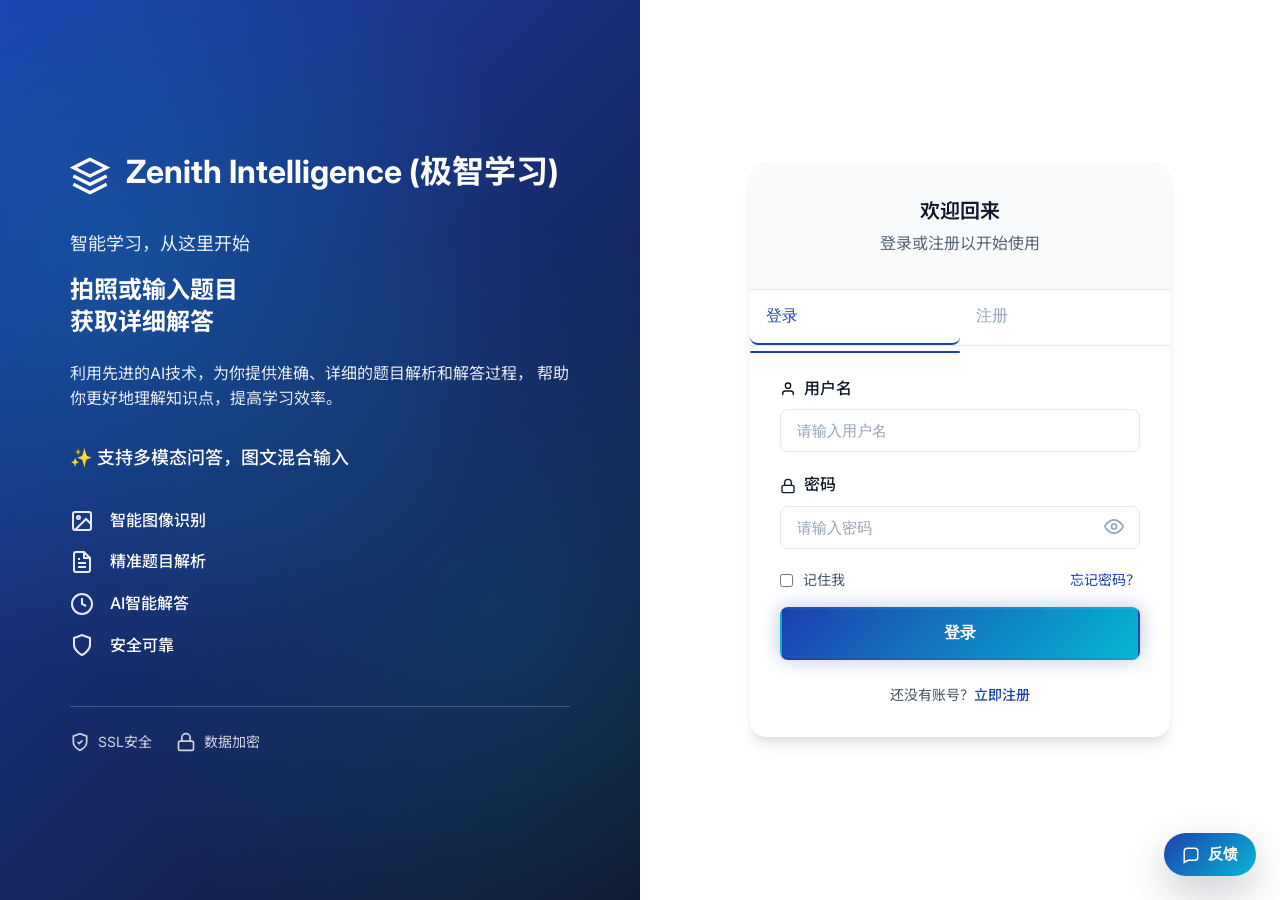
==== frontend/index.html @ d167f7ff "Add lightweight site analytics and feedback management" ====
<!DOCTYPE html>
<html lang="zh-CN">

<head>
    <meta charset="UTF-8">
    <meta name="viewport" content="width=device-width, initial-scale=1.0">
    <meta name="description" content="Zenith Intelligence (极智学习) - 智能解题，拍照或输入题目即可获得详细解答">
    <title>Zenith Intelligence (极智学习) - 智能学习，从这里开始</title>
    <script src="env.js"></script>
    <script src="js/analytics.js" defer></script>
    <link rel="stylesheet" href="css/style.css">
</head>

<body>
    <div class="home-container">
        <!-- 左侧品牌展示区 (60%) -->
        <div class="home-left">
            <!-- 动态粒子背景 -->
            <canvas id="particles-bg"></canvas>

            <div class="welcome-section">
                <div class="logo">
                    <svg class="logo-icon" viewBox="0 0 24 24" fill="none" stroke="currentColor" stroke-width="2">
                        <path d="M12 2L2 7l10 5 10-5-10-5zM2 17l10 5 10-5M2 12l10 5 10-5" />
                    </svg>
                    <h1>Zenith Intelligence (极智学习)</h1>
                </div>
                <p class="welcome-subtitle">智能学习，从这里开始</p>
                <h2 class="welcome-title">拍照或输入题目<br>获取详细解答</h2>
                <p class="welcome-description">
                    利用先进的AI技术，为你提供准确、详细的题目解析和解答过程，
                    帮助你更好地理解知识点，提高学习效率。
                </p>

                <!-- 特性轮播 -->
                <div class="feature-carousel" id="feature-carousel">
                    <p class="feature-slide active">✨ 支持多模态问答，图文混合输入</p>
                    <p class="feature-slide">🔒 企业级数据安全，会话端到端加密</p>
                    <p class="feature-slide">📚 无限历史记录，知识随时回溯</p>
                </div>

                <div class="feature-list">
                    <div class="feature-item">
                        <svg class="feature-icon" viewBox="0 0 24 24" fill="none" stroke="currentColor"
                            stroke-width="2">
                            <rect x="3" y="3" width="18" height="18" rx="2" ry="2" />
                            <circle cx="8.5" cy="8.5" r="1.5" />
                            <polyline points="21 15 16 10 5 21" />
                        </svg>
                        <span>智能图像识别</span>
                    </div>
                    <div class="feature-item">
                        <svg class="feature-icon" viewBox="0 0 24 24" fill="none" stroke="currentColor"
                            stroke-width="2">
                            <path d="M14 2H6a2 2 0 0 0-2 2v16a2 2 0 0 0 2 2h12a2 2 0 0 0 2-2V8z" />
                            <polyline points="14 2 14 8 20 8" />
                            <line x1="16" y1="13" x2="8" y2="13" />
                            <line x1="16" y1="17" x2="8" y2="17" />
                            <polyline points="10 9 9 9 8 9" />
                        </svg>
                        <span>精准题目解析</span>
                    </div>
                    <div class="feature-item">
                        <svg class="feature-icon" viewBox="0 0 24 24" fill="none" stroke="currentColor"
                            stroke-width="2">
                            <circle cx="12" cy="12" r="10" />
                            <path d="M12 6v6l4 2" />
                        </svg>
                        <span>AI智能解答</span>
                    </div>
                    <div class="feature-item">
                        <svg class="feature-icon" viewBox="0 0 24 24" fill="none" stroke="currentColor"
                            stroke-width="2">
                            <path d="M12 22s8-4 8-10V5l-8-3-8 3v7c0 6 8 10 8 10z" />
                        </svg>
                        <span>安全可靠</span>
                    </div>
                </div>

                <!-- 信任标识 -->
                <div class="trust-badges">
                    <div class="trust-badge">
                        <svg viewBox="0 0 24 24" fill="none" stroke="currentColor" stroke-width="2">
                            <path d="M12 22s8-4 8-10V5l-8-3-8 3v7c0 6 8 10 8 10z" />
                            <path d="M9 12l2 2 4-4" />
                        </svg>
                        <span>SSL安全</span>
                    </div>
                    <div class="trust-badge">
                        <svg viewBox="0 0 24 24" fill="none" stroke="currentColor" stroke-width="2">
                            <rect x="3" y="11" width="18" height="11" rx="2" ry="2" />
                            <path d="M7 11V7a5 5 0 0 1 10 0v4" />
                        </svg>
                        <span>数据加密</span>
                    </div>
                </div>
            </div>
        </div>

        <!-- 右侧登录/注册区域 (40%) -->
        <div class="home-right">
            <div class="auth-card">
                <div class="auth-header">
                    <h2>欢迎回来</h2>
                    <p>登录或注册以开始使用</p>
                </div>

                <!-- 标签切换 -->
                <div class="auth-tabs">
                    <button class="tab-btn active" data-tab="login">登录</button>
                    <button class="tab-btn" data-tab="register">注册</button>
                </div>

                <!-- 登录表单 -->
                <form id="login-form" class="auth-form active">
                    <div class="form-group">
                        <label for="login-username">
                            <svg viewBox="0 0 24 24" fill="none" stroke="currentColor" stroke-width="2"
                                style="width:16px;height:16px;display:inline-block;vertical-align:middle;margin-right:4px;">
                                <path d="M20 21v-2a4 4 0 0 0-4-4H8a4 4 0 0 0-4 4v2" />
                                <circle cx="12" cy="7" r="4" />
                            </svg>
                            用户名
                        </label>
                        <input type="text" id="login-username" name="username" placeholder="请输入用户名" required>
                    </div>

                    <div class="form-group">
                        <label for="login-password">
                            <svg viewBox="0 0 24 24" fill="none" stroke="currentColor" stroke-width="2"
                                style="width:16px;height:16px;display:inline-block;vertical-align:middle;margin-right:4px;">
                                <rect x="3" y="11" width="18" height="11" rx="2" ry="2" />
                                <path d="M7 11V7a5 5 0 0 1 10 0v4" />
                            </svg>
                            密码
                        </label>
                        <div class="password-input-wrapper">
                            <input type="password" id="login-password" name="password" placeholder="请输入密码" required>
                            <button type="button" class="toggle-password"
                                onclick="togglePassword('login-password', this)">
                                <svg class="eye-open" viewBox="0 0 24 24" fill="none" stroke="currentColor"
                                    stroke-width="2">
                                    <path d="M1 12s4-8 11-8 11 8 11 8-4 8-11 8-11-8-11-8z" />
                                    <circle cx="12" cy="12" r="3" />
                                </svg>
                                <svg class="eye-closed" viewBox="0 0 24 24" fill="none" stroke="currentColor"
                                    stroke-width="2" style="display:none;">
                                    <path
                                        d="M17.94 17.94A10.07 10.07 0 0 1 12 20c-7 0-11-8-11-8a18.45 18.45 0 0 1 5.06-5.94M9.9 4.24A9.12 9.12 0 0 1 12 4c7 0 11 8 11 8a18.5 18.5 0 0 1-2.16 3.19" />
                                    <line x1="1" y1="1" x2="23" y2="23" />
                                </svg>
                            </button>
                        </div>
                    </div>

                    <div class="form-options">
                        <label class="remember-me">
                            <input type="checkbox" name="remember">
                            <span>记住我</span>
                        </label>
                        <a href="#" class="forgot-password">忘记密码？</a>
                    </div>

                    <button type="submit" class="btn btn-primary btn-block">
                        <span class="btn-text">登录</span>
                        <span class="btn-loading" style="display: none;">登录中...</span>
                    </button>

                    <p class="auth-switch">还没有账号？<a href="#" onclick="switchToTab('register')">立即注册</a></p>
                </form>

                <!-- 注册表单 -->
                <form id="register-form" class="auth-form">
                    <div class="form-group">
                        <label for="register-username">用户名</label>
                        <input type="text" id="register-username" name="username" placeholder="3-20 个字符" required
                            minlength="3" maxlength="20">
                    </div>

                    <div class="form-group">
                        <label for="register-password">密码</label>
                        <input type="password" id="register-password" name="password" placeholder="至少 6 个字符" required
                            minlength="6" oninput="checkPasswordStrength(this.value)">
                        <div class="password-strength" id="password-strength">
                            <div class="strength-bar"></div>
                            <span class="strength-text">密码强度</span>
                        </div>
                        <div class="password-requirements">
                            <div class="req" id="req-length">
                                <svg viewBox="0 0 24 24" fill="none" stroke="currentColor" stroke-width="2">
                                    <circle cx="12" cy="12" r="10" />
                                </svg>
                                至少6个字符
                            </div>
                            <div class="req" id="req-letter">
                                <svg viewBox="0 0 24 24" fill="none" stroke="currentColor" stroke-width="2">
                                    <circle cx="12" cy="12" r="10" />
                                </svg>
                                包含字母
                            </div>
                        </div>
                    </div>

                    <div class="form-group">
                        <label for="register-confirm-password">确认密码</label>
                        <input type="password" id="register-confirm-password" name="confirmPassword"
                            placeholder="请再次输入密码" required oninput="checkPasswordMatch()">
                        <span class="password-match-hint" id="password-match-hint"></span>
                    </div>

                    <div class="form-group">
                        <label class="terms-checkbox">
                            <input type="checkbox" name="terms" required>
                            <span>我已阅读并同意 <a href="#">《服务条款》</a> 和 <a href="#">《隐私政策》</a></span>
                        </label>
                    </div>

                    <button type="submit" class="btn btn-primary btn-block">
                        <span class="btn-text">创建账号</span>
                        <span class="btn-loading" style="display: none;">注册中...</span>
                    </button>

                    <p class="auth-switch">已有账号？<a href="#" onclick="switchToTab('login')">立即登录</a></p>
                </form>
            </div>
        </div>
    </div>

    <!-- 消息提示 -->
    <div id="message-toast" class="toast" style="display: none;">
        <span class="toast-message"></span>
    </div>

    <!-- 用户反馈 -->
    <button type="button" class="feedback-fab" id="feedback-open-btn" aria-label="提交反馈">
        <svg viewBox="0 0 24 24" fill="none" stroke="currentColor" stroke-width="2">
            <path d="M21 15a4 4 0 0 1-4 4H8l-5 3V7a4 4 0 0 1 4-4h10a4 4 0 0 1 4 4z" />
        </svg>
        <span>反馈</span>
    </button>

    <div class="feedback-modal" id="feedback-modal" aria-hidden="true">
        <div class="feedback-backdrop" id="feedback-backdrop"></div>
        <section class="feedback-panel" role="dialog" aria-modal="true" aria-labelledby="feedback-title">
            <div class="feedback-header">
                <div>
                    <h2 id="feedback-title">提交反馈</h2>
                    <p>告诉我们你遇到的问题或建议</p>
                </div>
                <button type="button" class="feedback-close" id="feedback-close-btn" aria-label="关闭反馈窗口">
                    <svg viewBox="0 0 24 24" fill="none" stroke="currentColor" stroke-width="2">
                        <line x1="18" y1="6" x2="6" y2="18" />
                        <line x1="6" y1="6" x2="18" y2="18" />
                    </svg>
                </button>
            </div>

            <form id="feedback-form" class="feedback-form">
                <div class="form-group">
                    <label for="feedback-category">反馈类型</label>
                    <select id="feedback-category" name="category">
                        <option value="general">一般反馈</option>
                        <option value="bug">问题反馈</option>
                        <option value="feature">功能建议</option>
                        <option value="account">账号相关</option>
                        <option value="content">内容建议</option>
                    </select>
                </div>

                <div class="form-group">
                    <label for="feedback-content">反馈内容</label>
                    <textarea id="feedback-content" name="content" rows="5" maxlength="2000"
                        placeholder="请描述你遇到的问题、建议或想法" required></textarea>
                    <div class="feedback-count"><span id="feedback-count">0</span>/2000</div>
                </div>

                <div class="form-group">
                    <label for="feedback-contact">联系方式（选填）</label>
                    <input type="text" id="feedback-contact" name="contact" maxlength="120"
                        placeholder="邮箱、手机号或其他联系方式">
                </div>

                <button type="submit" class="btn btn-primary btn-block">
                    <span class="btn-text">提交反馈</span>
                    <span class="btn-loading" style="display: none;">提交中...</span>
                </button>
            </form>
        </section>
    </div>

    <script src="js/user.js?v=4"></script>
    <script>
        // 页面加载时检查是否已登录
        document.addEventListener('DOMContentLoaded', async () => {
            if (UserManager.isLoggedIn()) {
                window.location.href = 'app.html';
                return;
            }

            // 初始化粒子背景
            initParticles();

            // 初始化特性轮播
            initFeatureCarousel();

            // 初始化反馈入口
            initFeedbackWidget();

            // 标签切换
            const tabBtns = document.querySelectorAll('.auth-tabs .tab-btn');
            const forms = document.querySelectorAll('.auth-form');

            tabBtns.forEach(btn => {
                btn.addEventListener('click', () => {
                    const tab = btn.dataset.tab;

                    // 更新按钮状态
                    tabBtns.forEach(b => b.classList.remove('active'));
                    btn.classList.add('active');

                    // 更新表单显示
                    forms.forEach(f => f.classList.remove('active'));
                    document.getElementById(`${tab}-form`).classList.add('active');
                });
            });

            // 登录表单提交
            const loginForm = document.getElementById('login-form');
            loginForm.addEventListener('submit', async (e) => {
                e.preventDefault();

                const btn = loginForm.querySelector('button[type="submit"]');
                btn.disabled = true;
                btn.querySelector('.btn-text').style.display = 'none';
                btn.querySelector('.btn-loading').style.display = 'inline';

                const username = document.getElementById('login-username').value.trim();
                const password = document.getElementById('login-password').value;

                try {
                    const result = await UserManager.login(username, password);

                    if (result.success) {
                        trackEvent('login_success', { page: 'home' });
                        showToast('登录成功！正在跳转...', 'success');
                        setTimeout(() => {
                            window.location.href = 'app.html';
                        }, 1000);
                    } else {
                        showToast(result.error || '登录失败', 'error');
                    }
                } catch (error) {
                    showToast('登录失败，请稍后重试', 'error');
                } finally {
                    btn.disabled = false;
                    btn.querySelector('.btn-text').style.display = 'inline';
                    btn.querySelector('.btn-loading').style.display = 'none';
                }
            });

            // 注册表单提交
            const registerForm = document.getElementById('register-form');
            registerForm.addEventListener('submit', async (e) => {
                e.preventDefault();

                const userData = {
                    username: document.getElementById('register-username').value.trim(),
                    password: document.getElementById('register-password').value,
                    confirmPassword: document.getElementById('register-confirm-password').value
                };

                if (!isPasswordValid(userData.password)) {
                    showToast('密码需至少6位且包含字母', 'error');
                    return;
                }

                if (userData.password !== userData.confirmPassword) {
                    showToast('两次输入的密码不一致', 'error');
                    return;
                }

                const btn = registerForm.querySelector('button[type="submit"]');
                btn.disabled = true;
                btn.querySelector('.btn-text').style.display = 'none';
                btn.querySelector('.btn-loading').style.display = 'inline';

                try {
                    const result = await UserManager.register(userData);

                    if (result.success) {
                        trackEvent('register_success', { page: 'home' });
                        showToast('注册成功！正在登录...', 'success');

                        // 自动登录
                        setTimeout(async () => {
                            const loginResult = await UserManager.login(userData.username, userData.password);
                            if (loginResult.success) {
                                window.location.href = 'app.html';
                            } else {
                                // 登录失败则切换到登录页
                                document.querySelector('[data-tab="login"]').click();
                            }
                        }, 1500);
                    } else {
                        showToast(result.error || '注册失败', 'error');
                    }
                } catch (error) {
                    showToast('注册失败，请稍后重试', 'error');
                } finally {
                    btn.disabled = false;
                    btn.querySelector('.btn-text').style.display = 'inline';
                    btn.querySelector('.btn-loading').style.display = 'none';
                }
            });
        });

        // 显示提示消息
        function showToast(message, type = 'info') {
            const toast = document.getElementById('message-toast');
            const toastMessage = toast.querySelector('.toast-message');

            toast.className = `toast toast-${type}`;
            toastMessage.textContent = message;
            toast.style.display = 'block';

            setTimeout(() => {
                toast.style.display = 'none';
            }, 3000);
        }

        function trackEvent(eventName, data = {}) {
            if (window.ZenithAnalytics) {
                window.ZenithAnalytics.track(eventName, data);
            }
        }

        function initFeedbackWidget() {
            const openBtn = document.getElementById('feedback-open-btn');
            const closeBtn = document.getElementById('feedback-close-btn');
            const backdrop = document.getElementById('feedback-backdrop');
            const modal = document.getElementById('feedback-modal');
            const form = document.getElementById('feedback-form');
            const contentInput = document.getElementById('feedback-content');
            const count = document.getElementById('feedback-count');

            if (!openBtn || !closeBtn || !backdrop || !modal || !form || !contentInput || !count) {
                return;
            }

            const openModal = () => {
                modal.classList.add('active');
                modal.setAttribute('aria-hidden', 'false');
                document.body.classList.add('feedback-modal-open');
                contentInput.focus();
                trackEvent('feedback_open', { page: 'home' });
            };

            const closeModal = () => {
                modal.classList.remove('active');
                modal.setAttribute('aria-hidden', 'true');
                document.body.classList.remove('feedback-modal-open');
            };

            openBtn.addEventListener('click', openModal);
            closeBtn.addEventListener('click', closeModal);
            backdrop.addEventListener('click', closeModal);

            document.addEventListener('keydown', (event) => {
                if (event.key === 'Escape' && modal.classList.contains('active')) {
                    closeModal();
                }
            });

            contentInput.addEventListener('input', () => {
                count.textContent = contentInput.value.length;
            });

            form.addEventListener('submit', async (event) => {
                event.preventDefault();

                const category = document.getElementById('feedback-category').value;
                const content = contentInput.value.trim();
                const contact = document.getElementById('feedback-contact').value.trim();

                if (content.length < 5) {
                    showToast('反馈内容至少需要 5 个字符', 'error');
                    return;
                }

                const submitBtn = form.querySelector('button[type="submit"]');
                submitBtn.disabled = true;
                submitBtn.querySelector('.btn-text').style.display = 'none';
                submitBtn.querySelector('.btn-loading').style.display = 'inline';

                try {
                    const response = await UserManager.fetchApi('/api/feedback', {
                        method: 'POST',
                        body: JSON.stringify({
                            category,
                            content,
                            contact,
                            pageUrl: window.location.href
                        })
                    });
                    const data = await response.json();

                    if (!response.ok || !data.success) {
                        throw new Error(data.error || '提交失败');
                    }

                    trackEvent('feedback_submit_success', { page: 'home', category });
                    showToast('反馈已提交，感谢你的建议', 'success');
                    form.reset();
                    count.textContent = '0';
                    closeModal();
                } catch (error) {
                    trackEvent('feedback_submit_error', { page: 'home', category });
                    showToast(error.message || '反馈提交失败，请稍后重试', 'error');
                } finally {
                    submitBtn.disabled = false;
                    submitBtn.querySelector('.btn-text').style.display = 'inline';
                    submitBtn.querySelector('.btn-loading').style.display = 'none';
                }
            });
        }

        // 切换标签页
        function switchToTab(tab) {
            document.querySelector(`[data-tab="${tab}"]`).click();
        }

        // 切换密码显示
        function togglePassword(inputId, btn) {
            const input = document.getElementById(inputId);
            const eyeOpen = btn.querySelector('.eye-open');
            const eyeClosed = btn.querySelector('.eye-closed');

            if (input.type === 'password') {
                input.type = 'text';
                eyeOpen.style.display = 'none';
                eyeClosed.style.display = 'block';
            } else {
                input.type = 'password';
                eyeOpen.style.display = 'block';
                eyeClosed.style.display = 'none';
            }
        }

        // 检查密码强度
        function checkPasswordStrength(password) {
            const strengthBar = document.querySelector('.strength-bar');
            const strengthText = document.querySelector('.strength-text');

            let strength = 0;
            if (password.length >= 6) strength++;
            if (/[A-Za-z]/.test(password)) strength++;
            if (/[0-9]/.test(password)) strength++;
            if (/[^A-Za-z0-9]/.test(password)) strength++;

            // 更新要求状态
            document.getElementById('req-length').classList.toggle('met', password.length >= 6);
            document.getElementById('req-letter').classList.toggle('met', /[A-Za-z]/.test(password));

            const colors = ['#ef4444', '#f59e0b', '#10b981', '#06B6D4'];
            const labels = ['弱', '一般', '强', '很强'];
            const widths = ['25%', '50%', '75%', '100%'];

            const idx = Math.max(0, strength - 1);
            strengthBar.style.width = widths[idx];
            strengthBar.style.background = colors[idx];
            strengthText.textContent = labels[idx];
            strengthText.style.color = colors[idx];
        }

        // 密码规则：至少6位且包含字母
        function isPasswordValid(password) {
            return password.length >= 6 && /[A-Za-z]/.test(password);
        }

        // 检查密码匹配
        function checkPasswordMatch() {
            const password = document.getElementById('register-password').value;
            const confirm = document.getElementById('register-confirm-password').value;
            const hint = document.getElementById('password-match-hint');

            if (confirm.length === 0) {
                hint.textContent = '';
                return;
            }

            if (password === confirm) {
                hint.textContent = '✓ 密码匹配';
                hint.style.color = '#10b981';
            } else {
                hint.textContent = '✗ 密码不匹配';
                hint.style.color = '#ef4444';
            }
        }

        // 初始化粒子背景
        function initParticles() {
            const canvas = document.getElementById('particles-bg');
            if (!canvas) return;

            const ctx = canvas.getContext('2d');
            canvas.width = canvas.parentElement.offsetWidth;
            canvas.height = canvas.parentElement.offsetHeight;

            const particles = [];
            const particleCount = 50;

            for (let i = 0; i < particleCount; i++) {
                particles.push({
                    x: Math.random() * canvas.width,
                    y: Math.random() * canvas.height,
                    radius: Math.random() * 2 + 1,
                    vx: (Math.random() - 0.5) * 0.5,
                    vy: (Math.random() - 0.5) * 0.5,
                    alpha: Math.random() * 0.5 + 0.2
                });
            }

            function animate() {
                ctx.clearRect(0, 0, canvas.width, canvas.height);

                particles.forEach(p => {
                    p.x += p.vx;
                    p.y += p.vy;

                    if (p.x < 0 || p.x > canvas.width) p.vx *= -1;
                    if (p.y < 0 || p.y > canvas.height) p.vy *= -1;

                    ctx.beginPath();
                    ctx.arc(p.x, p.y, p.radius, 0, Math.PI * 2);
                    ctx.fillStyle = `rgba(6, 182, 212, ${p.alpha})`;
                    ctx.fill();
                });

                // 连接近距离的粒子
                particles.forEach((p1, i) => {
                    particles.slice(i + 1).forEach(p2 => {
                        const dx = p1.x - p2.x;
                        const dy = p1.y - p2.y;
                        const dist = Math.sqrt(dx * dx + dy * dy);

                        if (dist < 120) {
                            ctx.beginPath();
                            ctx.moveTo(p1.x, p1.y);
                            ctx.lineTo(p2.x, p2.y);
                            ctx.strokeStyle = `rgba(6, 182, 212, ${0.15 * (1 - dist / 120)})`;
                            ctx.stroke();
                        }
                    });
                });

                requestAnimationFrame(animate);
            }

            animate();

            // 响应窗口大小变化
            window.addEventListener('resize', () => {
                canvas.width = canvas.parentElement.offsetWidth;
                canvas.height = canvas.parentElement.offsetHeight;
            });
        }

        // 初始化特性轮播
        function initFeatureCarousel() {
            const slides = document.querySelectorAll('.feature-slide');
            let current = 0;

            setInterval(() => {
                slides[current].classList.remove('active');
                current = (current + 1) % slides.length;
                slides[current].classList.add('active');
            }, 3000);
        }
    </script>

    <style>
        /* 粒子背景 */
        #particles-bg {
            position: absolute;
            top: 0;
            left: 0;
            width: 100%;
            height: 100%;
            z-index: 0;
        }

        /* 特性轮播 */
        .feature-carousel {
            margin: var(--spacing-xl) 0;
            min-height: 2em;
            position: relative;
        }

        .feature-slide {
            position: absolute;
            opacity: 0;
            transition: opacity 0.5s ease;
            font-size: var(--font-size-lg);
            font-weight: 500;
        }

        .feature-slide.active {
            position: relative;
            opacity: 1;
        }

        /* 信任标识 */
        .trust-badges {
            display: flex;
            gap: var(--spacing-lg);
            margin-top: var(--spacing-2xl);
            padding-top: var(--spacing-lg);
            border-top: 1px solid rgba(255, 255, 255, 0.2);
        }

        .trust-badge {
            display: flex;
            align-items: center;
            gap: var(--spacing-sm);
            font-size: var(--font-size-sm);
            opacity: 0.8;
        }

        .trust-badge svg {
            width: 20px;
            height: 20px;
        }

        .feedback-fab {
            position: fixed;
            right: 24px;
            bottom: 24px;
            z-index: 2000;
            display: inline-flex;
            align-items: center;
            gap: 8px;
            padding: 12px 18px;
            border: none;
            border-radius: 999px;
            background: linear-gradient(135deg, #1E40AF, #06B6D4);
            color: white;
            font-weight: 600;
            font-size: 15px;
            cursor: pointer;
            box-shadow: 0 16px 40px rgba(15, 23, 42, 0.22);
            transition: transform 0.2s ease, box-shadow 0.2s ease;
        }

        .feedback-fab:hover {
            transform: translateY(-2px);
            box-shadow: 0 20px 48px rgba(30, 64, 175, 0.3);
        }

        .feedback-fab svg {
            width: 18px;
            height: 18px;
        }

        .feedback-modal {
            position: fixed;
            inset: 0;
            z-index: 3000;
            display: none;
            align-items: center;
            justify-content: center;
            padding: 20px;
        }

        .feedback-modal.active {
            display: flex;
        }

        .feedback-backdrop {
            position: absolute;
            inset: 0;
            background: rgba(15, 23, 42, 0.48);
            backdrop-filter: blur(6px);
        }

        .feedback-panel {
            position: relative;
            width: min(100%, 480px);
            background: var(--bg-primary);
            border-radius: var(--border-radius-xl);
            box-shadow: 0 24px 70px rgba(15, 23, 42, 0.28);
            overflow: hidden;
            animation: fadeIn 0.22s ease;
        }

        .feedback-header {
            display: flex;
            align-items: flex-start;
            justify-content: space-between;
            gap: 16px;
            padding: 24px 26px;
            border-bottom: 1px solid var(--border-color);
            background: var(--bg-secondary);
        }

        .feedback-header h2 {
            margin: 0 0 6px;
            color: var(--text-primary);
            font-size: var(--font-size-xl);
            font-weight: 700;
        }

        .feedback-header p {
            margin: 0;
            color: var(--text-secondary);
            font-size: var(--font-size-sm);
        }

        .feedback-close {
            width: 36px;
            height: 36px;
            display: inline-flex;
            align-items: center;
            justify-content: center;
            border: none;
            border-radius: 50%;
            background: white;
            color: var(--text-secondary);
            cursor: pointer;
        }

        .feedback-close:hover {
            color: var(--text-primary);
            background: var(--gray-100);
        }

        .feedback-close svg {
            width: 18px;
            height: 18px;
        }

        .feedback-form {
            padding: 26px;
        }

        .feedback-form .form-group {
            margin-bottom: 18px;
        }

        .feedback-form label {
            display: block;
            margin-bottom: 8px;
            color: var(--text-primary);
            font-weight: 600;
            font-size: var(--font-size-sm);
        }

        .feedback-form select,
        .feedback-form input,
        .feedback-form textarea {
            width: 100%;
            box-sizing: border-box;
            border: 1px solid var(--border-color);
            border-radius: var(--border-radius-md);
            color: var(--text-primary);
            font-size: 15px;
            padding: 12px 14px;
            transition: border-color 0.2s, box-shadow 0.2s;
        }

        .feedback-form textarea {
            resize: vertical;
            min-height: 120px;
            line-height: 1.5;
        }

        .feedback-form select:focus,
        .feedback-form input:focus,
        .feedback-form textarea:focus {
            outline: none;
            border-color: var(--primary-color);
            box-shadow: 0 0 0 3px var(--primary-light);
        }

        .feedback-count {
            margin-top: 6px;
            text-align: right;
            color: var(--text-tertiary);
            font-size: var(--font-size-xs);
        }

        .feedback-modal-open {
            overflow: hidden;
        }

        /* 密码输入框包装 */
        .password-input-wrapper {
            position: relative;
        }

        .password-input-wrapper input {
            width: 100%;
            padding-right: 44px;
        }

        .toggle-password {
            position: absolute;
            right: 12px;
            top: 50%;
            transform: translateY(-50%);
            background: none;
            border: none;
            cursor: pointer;
            padding: 4px;
            color: var(--text-tertiary);
        }

        .toggle-password svg {
            width: 20px;
            height: 20px;
        }

        /* 表单选项 */
        .form-options {
            display: flex;
            justify-content: space-between;
            align-items: center;
            margin-bottom: var(--spacing-md);
            font-size: var(--font-size-sm);
        }

        .remember-me {
            display: flex;
            align-items: center;
            gap: 10px;
            cursor: pointer;
            color: var(--text-secondary);
        }

        .remember-me span {
            line-height: 1;
        }

        .terms-checkbox input[type="checkbox"] {
            appearance: none;
            -webkit-appearance: none;
            width: 16px;
            height: 16px;
            margin: 0;
            border: 2px solid #64748b;
            border-radius: 3px;
            background: #fff;
            display: inline-grid;
            place-content: center;
            cursor: pointer;
            flex-shrink: 0;
        }

        .terms-checkbox input[type="checkbox"]:checked {
            border-color: #2563eb;
            background-color: #2563eb;
            background-image: url("data:image/svg+xml,%3Csvg xmlns='http://www.w3.org/2000/svg' viewBox='0 0 16 16'%3E%3Cpath fill='none' stroke='white' stroke-width='2.2' d='M3 8.5l3.1 3L13 4.8'/%3E%3C/svg%3E");
            background-repeat: no-repeat;
            background-position: center;
            background-size: 10px 10px;
        }

        .forgot-password {
            color: var(--primary-color);
            text-decoration: none;
        }

        .forgot-password:hover {
            text-decoration: underline;
        }

        /* 认证切换文字 */
        .auth-switch {
            text-align: center;
            margin-top: var(--spacing-lg);
            font-size: var(--font-size-sm);
            color: var(--text-secondary);
        }

        .auth-switch a {
            color: var(--primary-color);
            text-decoration: none;
            font-weight: 500;
        }

        .auth-switch a:hover {
            text-decoration: underline;
        }

        /* 密码强度 */
        .password-strength {
            display: flex;
            align-items: center;
            gap: var(--spacing-sm);
            margin-top: var(--spacing-xs);
        }

        .strength-bar {
            height: 4px;
            width: 0;
            background: var(--slate-300);
            border-radius: 2px;
            transition: all 0.3s ease;
            flex: 1;
            max-width: 100px;
        }

        .strength-text {
            font-size: var(--font-size-xs);
            color: var(--text-tertiary);
        }

        /* 密码要求 */
        .password-requirements {
            display: flex;
            flex-wrap: wrap;
            gap: var(--spacing-sm);
            margin-top: var(--spacing-sm);
        }

        .req {
            display: flex;
            align-items: center;
            gap: 4px;
            font-size: var(--font-size-xs);
            color: var(--text-tertiary);
        }

        .req svg {
            width: 14px;
            height: 14px;
        }

        .req.met {
            color: var(--success-color);
        }

        .req.met svg {
            stroke: var(--success-color);
        }

        /* 密码匹配提示 */
        .password-match-hint {
            display: block;
            font-size: var(--font-size-xs);
            margin-top: var(--spacing-xs);
        }

        /* 条款复选框 */
        .auth-form .form-group .terms-checkbox {
            display: flex;
            justify-content: flex-start;
            align-items: center;
            gap: 10px;
            flex-wrap: nowrap;
            font-size: var(--font-size-sm);
            color: var(--text-secondary);
            cursor: pointer;
        }

        .auth-form .form-group .terms-checkbox input[type="checkbox"] {
            width: 16px;
            height: 16px;
            min-width: 16px;
            padding: 0;
            margin: 0;
            box-shadow: none;
        }

        .auth-form .form-group .terms-checkbox span {
            white-space: nowrap;
        }

        .auth-form .form-group .terms-checkbox a {
            color: var(--primary-color);
            text-decoration: none;
        }

        .auth-form .form-group .terms-checkbox a:hover {
            text-decoration: underline;
        }

        @media (max-width: 480px) {
            .feedback-fab {
                right: 16px;
                bottom: 16px;
                padding: 11px 15px;
            }

            .feedback-panel {
                max-height: calc(100vh - 32px);
                overflow-y: auto;
            }

            .feedback-header,
            .feedback-form {
                padding: 20px;
            }
        }
    </style>
</body>

</html>
---- frontend/css/style.css ----
/* ========================================
   Zenith Intelligence (极智学习) - 企业级样式表
   ======================================== */

/* Google Inter 字体导入 */
@import url('https://fonts.googleapis.com/css2?family=Inter:wght@400;500;600;700&family=Noto+Sans+SC:wght@400;500;600;700&display=swap');

/* CSS 变量定义 - 企业级深蓝色系 */
:root {
    /* 主色调 - 深蓝 */
    --primary-color: #1E40AF;
    --primary-hover: #1E3A8A;
    --primary-light: #EFF6FF;

    /* 辅助色 - 青色 */
    --secondary-color: #06B6D4;
    --secondary-hover: #0891B2;
    --secondary-light: #ECFEFF;

    /* 功能色 */
    --success-color: #10b981;
    --warning-color: #f59e0b;
    --error-color: #ef4444;
    --info-color: #3b82f6;

    /* Slate灰度系统 */
    --slate-50: #F8FAFC;
    --slate-100: #F1F5F9;
    --slate-200: #E2E8F0;
    --slate-300: #CBD5E1;
    --slate-400: #94A3B8;
    --slate-500: #64748B;
    --slate-600: #475569;
    --slate-700: #334155;
    --slate-800: #1E293B;
    --slate-900: #0F172A;

    /* 兼容旧变量 */
    --gray-50: var(--slate-50);
    --gray-100: var(--slate-100);
    --gray-200: var(--slate-200);
    --gray-300: var(--slate-300);
    --gray-400: var(--slate-400);
    --gray-500: var(--slate-500);
    --gray-600: var(--slate-600);
    --gray-700: var(--slate-700);
    --gray-800: var(--slate-800);
    --gray-900: var(--slate-900);

    /* 背景色 */
    --bg-primary: #ffffff;
    --bg-secondary: var(--slate-50);
    --bg-tertiary: var(--slate-100);

    /* 深色模式背景 */
    --bg-dark: var(--slate-900);
    --surface-dark: var(--slate-800);

    /* 文字色 */
    --text-primary: var(--slate-900);
    --text-secondary: var(--slate-600);
    --text-tertiary: var(--slate-400);

    /* 边框 */
    --border-color: var(--slate-200);
    --border-radius-sm: 6px;
    --border-radius-md: 8px;
    --border-radius-lg: 12px;
    --border-radius-xl: 16px;
    --border-radius-full: 9999px;

    /* 阴影 */
    --shadow-sm: 0 1px 2px 0 rgba(0, 0, 0, 0.05);
    --shadow-md: 0 4px 6px -1px rgba(0, 0, 0, 0.1), 0 2px 4px -1px rgba(0, 0, 0, 0.06);
    --shadow-lg: 0 10px 15px -3px rgba(0, 0, 0, 0.1), 0 4px 6px -2px rgba(0, 0, 0, 0.05);
    --shadow-xl: 0 20px 25px -5px rgba(0, 0, 0, 0.1), 0 10px 10px -5px rgba(0, 0, 0, 0.04);

    /* 间距 */
    --spacing-xs: 4px;
    --spacing-sm: 8px;
    --spacing-md: 16px;
    --spacing-lg: 24px;
    --spacing-xl: 32px;
    --spacing-2xl: 48px;

    /* 字体 - Inter优先 */
    --font-family: 'Inter', -apple-system, BlinkMacSystemFont, 'Segoe UI', Roboto, 'Noto Sans SC', sans-serif;
    --font-size-xs: 12px;
    --font-size-sm: 14px;
    --font-size-md: 16px;
    --font-size-lg: 18px;
    --font-size-xl: 20px;
    --font-size-2xl: 24px;
    --font-size-3xl: 30px;

    /* 过渡 */
    --transition-fast: 150ms ease;
    --transition-normal: 200ms ease-out;
    --transition-slow: 350ms ease;
}

/* 重置样式 */
*,
*::before,
*::after {
    box-sizing: border-box;
    margin: 0;
    padding: 0;
}

html {
    font-size: 16px;
    -webkit-font-smoothing: antialiased;
    -moz-osx-font-smoothing: grayscale;
}

body {
    font-family: var(--font-family);
    font-size: var(--font-size-md);
    line-height: 1.6;
    color: var(--text-primary);
    background:
        radial-gradient(circle at 10% 20%, rgba(30, 64, 175, 0.08) 0%, transparent 25%),
        radial-gradient(circle at 90% 80%, rgba(6, 182, 212, 0.08) 0%, transparent 25%),
        radial-gradient(circle at 50% 50%, rgba(30, 64, 175, 0.05) 0%, transparent 35%),
        linear-gradient(135deg, var(--slate-50) 0%, #EFF6FF 50%, var(--slate-50) 100%);
    background-attachment: fixed;
    min-height: 100vh;
}

/* ========================================
   布局
   ======================================== */

html,
body {
    height: 100%;
    margin: 0;
    padding: 0;
}

.app-container {
    width: 100%;
    height: 100vh;
    margin: 0;
    padding: var(--spacing-lg);
    display: flex;
    flex-direction: column;
}

.main-content {
    flex: 1;
    display: flex;
    flex-direction: column;
    gap: var(--spacing-lg);
    overflow-y: auto;
    padding-bottom: 100px;
    /* 为历史记录按钮留出空间 */
}

/* ========================================
   导航菜单
   ======================================== */

.nav-menu {
    margin-bottom: var(--spacing-xl);
    background: rgba(255, 255, 255, 0.85);
    backdrop-filter: blur(10px);
    -webkit-backdrop-filter: blur(10px);
    border-radius: var(--border-radius-xl);
    box-shadow: var(--shadow-md);
    border: 1px solid rgba(255, 255, 255, 0.5);
}

.nav-container {
    display: flex;
    flex-wrap: wrap;
    justify-content: space-between;
    align-items: center;
    gap: var(--spacing-sm);
    padding: var(--spacing-md);
}

.nav-container>.system-status {
    margin-left: auto;
    flex-shrink: 0;
}

.nav-item {
    display: flex;
    align-items: center;
    gap: var(--spacing-sm);
    padding: var(--spacing-sm) var(--spacing-md);
    border: none;
    background: transparent;
    color: var(--text-primary);
    /* Changed to text-primary for higher contrast */
    font-size: var(--font-size-md);
    font-weight: 600;
    /* Increased font weight for clarity */
    cursor: pointer;
    border-radius: var(--border-radius-md);
    transition: all var(--transition-fast);
    text-decoration: none;
    white-space: nowrap;
}

.nav-item svg {
    width: 20px;
    height: 20px;
}

.nav-item:hover {
    color: var(--primary-color);
    background: var(--primary-light);
    transform: translateY(-1px);
}

.nav-item.active {
    color: var(--primary-color);
    background: var(--primary-light);
    border: 1px solid rgba(30, 64, 175, 0.2);
}

.nav-item.active:hover {
    background: var(--primary-light);
}

/* ========================================
   顶部标题栏
   ======================================== */

.header {
    text-align: center;
    margin-bottom: var(--spacing-2xl);
    padding: var(--spacing-xl) 0;
}

.header-content {
    display: flex;
    flex-direction: column;
    align-items: center;
    gap: var(--spacing-md);
    width: 100%;
    max-width: 1200px;
    margin: 0 auto;
}

.header-content .nav-container {
    width: 100%;
    max-width: 1000px;
}

.logo {
    display: flex;
    align-items: center;
    gap: var(--spacing-md);
}

.logo-icon {
    width: 40px;
    height: 40px;
    color: var(--primary-color);
}

.header h1 {
    font-size: var(--font-size-2xl);
    font-weight: 700;
    color: var(--text-primary);
    background: linear-gradient(135deg, #1E40AF, #06B6D4);
    -webkit-background-clip: text;
    -webkit-text-fill-color: transparent;
    background-clip: text;
}

.subtitle {
    font-size: var(--font-size-md);
    color: var(--text-secondary);
}

/* 系统状态显示 */
.system-status {
    display: flex;
    gap: var(--spacing-md);
    padding: var(--spacing-sm) var(--spacing-md);
    background: rgba(255, 255, 255, 0.8);
    border-radius: var(--border-radius-md);
    border: 1px solid var(--border-color);
}

.status-item {
    display: flex;
    align-items: center;
    gap: var(--spacing-xs);
    font-size: var(--font-size-sm);
}

.status-icon {
    width: 8px;
    height: 8px;
    border-radius: 50%;
    display: inline-block;
    color: transparent;
}

.status-icon.healthy {
    background-color: #4CAF50;
}

.status-icon.unhealthy {
    background-color: var(--error-color);
}

.status-icon.unknown {
    background-color: var(--warning-color);
}

.status-text {
    color: var(--text-secondary);
}

.status-delay {
    color: var(--text-tertiary);
    font-size: var(--font-size-xs);
    margin-left: var(--spacing-xs);
}

/* ========================================
   主内容区
   ======================================== */

.main-content {
    display: flex;
    flex-direction: column;
    gap: var(--spacing-lg);
}

/* ========================================
   输入区域
   ======================================== */

.input-section {
    background: rgba(255, 255, 255, 0.85);
    backdrop-filter: blur(10px);
    -webkit-backdrop-filter: blur(10px);
    border-radius: var(--border-radius-xl);
    padding: var(--spacing-xl);
    box-shadow: var(--shadow-md);
    border: 1px solid rgba(255, 255, 255, 0.5);
    flex: 1;
    min-height: 250px;
    max-height: 60vh;
}

/* 输入方式切换 Tab */
.input-tabs {
    display: flex;
    gap: var(--spacing-sm);
    margin-bottom: var(--spacing-lg);
    border-bottom: 2px solid var(--border-color);
    padding-bottom: var(--spacing-sm);
}

.tab-btn {
    display: flex;
    align-items: center;
    gap: var(--spacing-sm);
    padding: var(--spacing-sm) var(--spacing-md);
    border: none;
    background: transparent;
    color: var(--text-secondary);
    font-size: var(--font-size-md);
    font-weight: 500;
    cursor: pointer;
    border-radius: var(--border-radius-md);
    transition: all var(--transition-fast);
    position: relative;
}

.tab-btn svg {
    width: 20px;
    height: 20px;
}

.tab-btn:hover {
    color: var(--primary-color);
    background: var(--primary-light);
}

.tab-btn.active {
    color: var(--primary-color);
    background: var(--primary-light);
}

.tab-btn.active::after {
    content: '';
    position: absolute;
    bottom: -10px;
    left: 0;
    right: 0;
    height: 2px;
    background: var(--primary-color);
    border-radius: 2px;
}

/* 输入面板 */
.input-panel {
    display: none;
}

.input-panel.active {
    display: flex;
    flex: 1;
    flex-direction: column;
}

/* 文字输入区域 */
.text-input-wrapper {
    position: relative;
    flex: 1;
    display: flex;
    flex-direction: column;
}

/* 图片插入按钮 */
.image-insert-btn {
    position: absolute;
    bottom: var(--spacing-md);
    left: var(--spacing-md);
    width: 36px;
    height: 36px;
    border: 1px solid var(--border-color);
    background: var(--bg-primary);
    color: var(--text-secondary);
    border-radius: var(--border-radius-sm);
    cursor: pointer;
    display: flex;
    align-items: center;
    justify-content: center;
    transition: all var(--transition-fast);
    z-index: 1;
}

.image-insert-btn:hover {
    background: var(--primary-light);
    color: var(--primary-color);
    border-color: var(--primary-color);
}

.image-insert-btn svg {
    width: 20px;
    height: 20px;
}

/* 输入区域 */
.input-area {
    width: 100%;
}

/* 图片预览区域 */
.image-previews {
    display: flex;
    flex-wrap: wrap;
    gap: var(--spacing-sm);
    margin-top: var(--spacing-md);
}

.image-preview-item {
    position: relative;
    width: 120px;
    height: 120px;
    border: 1px solid var(--border-color);
    border-radius: var(--border-radius-sm);
    overflow: hidden;
}

.image-preview-item img {
    width: 100%;
    height: 100%;
    object-fit: cover;
}

.image-preview-item .remove-image {
    position: absolute;
    top: 4px;
    right: 4px;
    width: 24px;
    height: 24px;
    background: rgba(0, 0, 0, 0.6);
    color: white;
    border: none;
    border-radius: 50%;
    cursor: pointer;
    display: flex;
    align-items: center;
    justify-content: center;
    font-size: 14px;
    line-height: 1;
}

.image-preview-item .remove-image:hover {
    background: rgba(0, 0, 0, 0.8);
}

.text-input {
    width: 100%;
    padding: var(--spacing-md);
    border: 2px solid var(--border-color);
    border-radius: var(--border-radius-lg);
    font-size: var(--font-size-md);
    font-family: inherit;
    resize: vertical;
    min-height: 150px;
    flex: 1;
    transition: border-color var(--transition-fast);
    background: var(--bg-primary);
}

.text-input:focus {
    outline: none;
    border-color: var(--primary-color);
}

.text-input::placeholder {
    color: var(--text-tertiary);
}

.text-input-footer {
    display: flex;
    justify-content: space-between;
    align-items: center;
    margin-top: var(--spacing-sm);
    padding: 0 var(--spacing-sm);
}

.char-count {
    font-size: var(--font-size-sm);
    color: var(--text-tertiary);
}

.clear-btn {
    display: flex;
    align-items: center;
    gap: var(--spacing-xs);
    padding: var(--spacing-xs) var(--spacing-sm);
    border: none;
    background: transparent;
    color: var(--text-tertiary);
    font-size: var(--font-size-sm);
    cursor: pointer;
    border-radius: var(--border-radius-sm);
    transition: all var(--transition-fast);
}

.clear-btn svg {
    width: 16px;
    height: 16px;
}

.clear-btn:hover {
    color: var(--error-color);
    background: #fef2f2;
}

/* 图片输入区域 */
.image-upload-wrapper {
    display: flex;
    flex-direction: column;
    gap: var(--spacing-md);
    flex: 1;
}

.upload-area {
    border: 2px dashed var(--border-color);
    border-radius: var(--border-radius-lg);
    padding: var(--spacing-2xl);
    text-align: center;
    cursor: pointer;
    transition: all var(--transition-fast);
    background: var(--bg-secondary);
    flex: 1;
    display: flex;
    align-items: center;
    justify-content: center;
}

.upload-area:hover {
    border-color: var(--primary-color);
    background: var(--primary-light);
}

.upload-area.dragover {
    border-color: var(--primary-color);
    background: var(--primary-light);
    transform: scale(1.02);
}

.upload-placeholder {
    display: flex;
    flex-direction: column;
    align-items: center;
    gap: var(--spacing-sm);
}

.upload-icon {
    width: 48px;
    height: 48px;
    color: var(--text-tertiary);
}

.upload-text {
    font-size: var(--font-size-lg);
    color: var(--text-primary);
    font-weight: 500;
}

.upload-hint {
    font-size: var(--font-size-sm);
    color: var(--text-tertiary);
}

/* 图片预览 */
.image-preview-wrapper {
    display: flex;
    flex-direction: column;
    gap: var(--spacing-sm);
    padding: var(--spacing-md);
    background: var(--bg-secondary);
    border-radius: var(--border-radius-lg);
}

.image-preview {
    max-width: 100%;
    max-height: 300px;
    object-fit: contain;
    border-radius: var(--border-radius-md);
}

.image-info {
    display: flex;
    justify-content: space-between;
    align-items: center;
    padding: var(--spacing-sm) 0;
}

#image-size {
    font-size: var(--font-size-sm);
    color: var(--text-secondary);
}

.remove-image-btn {
    display: flex;
    align-items: center;
    gap: var(--spacing-xs);
    padding: var(--spacing-xs) var(--spacing-sm);
    border: none;
    background: transparent;
    color: var(--error-color);
    font-size: var(--font-size-sm);
    cursor: pointer;
    border-radius: var(--border-radius-sm);
    transition: all var(--transition-fast);
}

.remove-image-btn svg {
    width: 16px;
    height: 16px;
}

.remove-image-btn:hover {
    background: #fef2f2;
}

/* 提交按钮 */
.submit-btn {
    padding: var(--spacing-md) var(--spacing-xl);
    border: none;
    border-radius: var(--border-radius-lg);
    background: linear-gradient(135deg, #1E40AF, #06B6D4);
    color: white;
    font-size: var(--font-size-lg);
    font-weight: 600;
    cursor: pointer;
    transition: all var(--transition-fast);
    display: flex;
    align-items: center;
    justify-content: center;
    gap: var(--spacing-sm);
    flex: 1;
    max-width: 200px;
}

.submit-btn:hover:not(:disabled) {
    transform: translateY(-2px);
    box-shadow: var(--shadow-lg);
}

.submit-btn:disabled {
    opacity: 0.5;
    cursor: not-allowed;
}

.submit-btn svg {
    width: 20px;
    height: 20px;
}

.btn-text,
.btn-loading {
    display: flex;
    align-items: center;
    gap: var(--spacing-sm);
}

.spinner {
    animation: spin 1s linear infinite;
}

/* 操作栏：模型选择和提交按钮 */
.action-bar {
    display: flex;
    align-items: center;
    gap: var(--spacing-md);
    margin-top: var(--spacing-md);
}

.model-selector-section {
    flex: 1;
}

.model-selector-wrapper {
    display: flex;
    align-items: center;
    gap: var(--spacing-sm);
}

.model-label {
    display: flex;
    align-items: center;
    gap: var(--spacing-xs);
    font-size: var(--font-size-sm);
    color: var(--text-secondary);
    white-space: nowrap;
}

.model-select {
    padding: var(--spacing-sm) var(--spacing-md);
    border: 1px solid var(--border-color);
    border-radius: var(--border-radius-sm);
    background: white;
    font-size: var(--font-size-sm);
    cursor: pointer;
    transition: border-color var(--transition-fast);
}

.model-select:hover {
    border-color: var(--primary-color);
}

.model-select:focus {
    outline: none;
    border-color: var(--primary-color);
    box-shadow: 0 0 0 3px rgba(37, 99, 235, 0.1);
}

@keyframes spin {
    from {
        transform: rotate(0deg);
    }

    to {
        transform: rotate(360deg);
    }
}

/* ========================================
   步骤指示器
   ======================================== */

.progress-section {
    background: rgba(255, 255, 255, 0.85);
    backdrop-filter: blur(10px);
    -webkit-backdrop-filter: blur(10px);
    border-radius: var(--border-radius-xl);
    padding: var(--spacing-xl);
    box-shadow: var(--shadow-md);
    border: 1px solid rgba(255, 255, 255, 0.5);
}

.progress-steps {
    display: flex;
    align-items: center;
    justify-content: center;
    gap: var(--spacing-md);
}

.step {
    display: flex;
    flex-direction: column;
    align-items: center;
    gap: var(--spacing-sm);
}

.step-icon {
    width: 48px;
    height: 48px;
    border-radius: 50%;
    background: var(--bg-tertiary);
    display: flex;
    align-items: center;
    justify-content: center;
    transition: all var(--transition-normal);
}

.step-icon svg {
    width: 24px;
    height: 24px;
    color: var(--text-tertiary);
}

.step-label {
    font-size: var(--font-size-sm);
    color: var(--text-tertiary);
    font-weight: 500;
}

.step.active .step-icon {
    background: var(--primary-color);
}

.step.active .step-icon svg {
    color: white;
}

.step.active .step-label {
    color: var(--primary-color);
}

.step.completed .step-icon {
    background: var(--success-color);
}

.step.completed .step-icon svg {
    color: white;
}

.step-connector {
    width: 60px;
    height: 2px;
    background: var(--border-color);
    border-radius: 1px;
}

/* ========================================
   结果展示区域
   ======================================== */

.result-section {
    display: flex;
    flex-direction: column;
    gap: var(--spacing-lg);
    flex: 1;
    min-height: 400px;
}

.result-card {
    background: rgba(255, 255, 255, 0.9);
    backdrop-filter: blur(10px);
    -webkit-backdrop-filter: blur(10px);
    border-radius: var(--border-radius-xl);
    box-shadow: var(--shadow-md);
    border: 1px solid rgba(255, 255, 255, 0.5);
    overflow: hidden;
}

.card-header {
    display: flex;
    justify-content: space-between;
    align-items: center;
    padding: var(--spacing-md) var(--spacing-lg);
    background: var(--bg-secondary);
    border-bottom: 1px solid var(--border-color);
}

.card-header h3 {
    display: flex;
    align-items: center;
    gap: var(--spacing-sm);
    font-size: var(--font-size-lg);
    font-weight: 600;
    color: var(--text-primary);
}

.card-header h3 svg {
    width: 20px;
    height: 20px;
    color: var(--primary-color);
}

.toggle-btn {
    padding: var(--spacing-xs);
    border: none;
    background: transparent;
    cursor: pointer;
    border-radius: var(--border-radius-sm);
    transition: all var(--transition-fast);
}

.toggle-btn svg {
    width: 20px;
    height: 20px;
    color: var(--text-tertiary);
    transition: transform var(--transition-fast);
}

.toggle-btn:hover {
    background: var(--bg-tertiary);
}

.toggle-btn.collapsed svg {
    transform: rotate(-90deg);
}

.card-content {
    padding: var(--spacing-lg);
}

/* 题目识别结果 */
.recognized-text {
    padding: var(--spacing-md);
    background: var(--bg-secondary);
    border-radius: var(--border-radius-md);
    font-size: var(--font-size-md);
    line-height: 1.8;
    color: var(--text-primary);
    white-space: pre-wrap;
    margin-bottom: var(--spacing-md);
}

.edit-btn {
    display: flex;
    align-items: center;
    gap: var(--spacing-xs);
    padding: var(--spacing-sm) var(--spacing-md);
    border: 1px solid var(--border-color);
    background: var(--bg-primary);
    color: var(--text-secondary);
    font-size: var(--font-size-sm);
    cursor: pointer;
    border-radius: var(--border-radius-md);
    transition: all var(--transition-fast);
}

.edit-btn svg {
    width: 16px;
    height: 16px;
}

.edit-btn:hover {
    border-color: var(--primary-color);
    color: var(--primary-color);
}

/* 题目解析结果 */
.parse-result {
    display: flex;
    flex-direction: column;
    gap: var(--spacing-md);
}

.parse-item {
    display: flex;
    align-items: flex-start;
    gap: var(--spacing-md);
}

.parse-label {
    min-width: 80px;
    font-size: var(--font-size-sm);
    color: var(--text-tertiary);
    font-weight: 500;
}

.parse-value {
    font-size: var(--font-size-md);
    color: var(--text-primary);
    font-weight: 500;
}

.parse-tags {
    display: flex;
    flex-wrap: wrap;
    gap: var(--spacing-xs);
}

.parse-tag {
    padding: var(--spacing-xs) var(--spacing-sm);
    background: var(--primary-light);
    color: var(--primary-color);
    font-size: var(--font-size-sm);
    border-radius: var(--border-radius-sm);
}

.difficulty {
    padding: var(--spacing-xs) var(--spacing-sm);
    border-radius: var(--border-radius-sm);
    font-size: var(--font-size-sm);
}

.difficulty.easy {
    background: #d1fae5;
    color: #065f46;
}

.difficulty.medium {
    background: #fef3c7;
    color: #92400e;
}

.difficulty.hard {
    background: #fee2e2;
    color: #991b1b;
}

/* 详细解答 */
.solution-content {
    display: flex;
    flex-direction: column;
    gap: var(--spacing-lg);
}

.solution-section h4 {
    font-size: var(--font-size-md);
    font-weight: 600;
    color: var(--text-primary);
    margin-bottom: var(--spacing-sm);
    padding-bottom: var(--spacing-xs);
    border-bottom: 2px solid var(--primary-light);
}

.solution-thinking,
.solution-steps,
.solution-answer,
.solution-summary {
    font-size: var(--font-size-md);
    line-height: 1.8;
    color: var(--text-secondary);
}

.solution-step+.solution-step {
    margin-top: var(--spacing-md);
}

.solution-step-title {
    margin-bottom: var(--spacing-xs);
    font-weight: 600;
    color: var(--text-primary);
}

.markdown-content p {
    margin: 0 0 var(--spacing-sm);
}

.markdown-content p:last-child {
    margin-bottom: 0;
}

.markdown-content ul,
.markdown-content ol {
    margin: 0 0 var(--spacing-sm);
    padding-left: 1.4em;
}

.markdown-content ul.task-list {
    list-style: none;
    padding-left: 0;
}

.markdown-content li+li {
    margin-top: var(--spacing-xs);
}

.markdown-content li.task-list-item {
    display: flex;
    gap: 0.45em;
    align-items: flex-start;
}

.markdown-content h1,
.markdown-content h2,
.markdown-content h3,
.markdown-content h4,
.markdown-content h5,
.markdown-content h6 {
    margin: 0 0 var(--spacing-sm);
    color: var(--text-primary);
    line-height: 1.4;
}

.markdown-content code {
    padding: 0.1em 0.35em;
    border-radius: var(--border-radius-sm);
    background: var(--bg-secondary);
    font-family: ui-monospace, SFMono-Regular, Menlo, Monaco, Consolas, "Liberation Mono", "Courier New", monospace;
    font-size: 0.92em;
}

.markdown-content pre {
    margin: 0 0 var(--spacing-sm);
    padding: var(--spacing-md);
    border-radius: var(--border-radius-md);
    background: var(--bg-secondary);
    overflow-x: auto;
}

.markdown-content pre code {
    padding: 0;
    border-radius: 0;
    background: transparent;
}

.markdown-content table {
    width: 100%;
    border-collapse: collapse;
    margin: 0 0 var(--spacing-sm);
    display: block;
    overflow-x: auto;
}

.markdown-content th,
.markdown-content td {
    border: 1px solid var(--border-color);
    padding: 0.45rem 0.6rem;
    text-align: left;
    vertical-align: top;
    white-space: nowrap;
}

.markdown-content th {
    background: var(--bg-secondary);
    font-weight: 600;
    color: var(--text-primary);
}

.markdown-content hr {
    border: none;
    border-top: 1px solid var(--border-color);
    margin: var(--spacing-md) 0;
}

.markdown-content blockquote {
    margin: 0 0 var(--spacing-sm);
    padding-left: var(--spacing-md);
    border-left: 3px solid var(--border-color);
    color: var(--text-tertiary);
}

.markdown-content a {
    color: var(--primary-color);
    text-decoration: underline;
    text-underline-offset: 2px;
}

.markdown-content .katex-display {
    margin: 0 0 var(--spacing-sm);
    overflow-x: auto;
    overflow-y: hidden;
    padding-bottom: 0.1rem;
}

.markdown-content .katex {
    line-height: 1.5;
}

.solution-answer {
    padding: var(--spacing-md);
    background: var(--primary-light);
    border-radius: var(--border-radius-md);
    border-left: 4px solid var(--primary-color);
    font-weight: 600;
    color: var(--primary-color);
}

/* ========================================
   历史记录
   ======================================== */

.history-btn {
    position: fixed;
    bottom: var(--spacing-lg);
    right: var(--spacing-lg);
    display: flex;
    align-items: center;
    gap: var(--spacing-sm);
    padding: var(--spacing-md) var(--spacing-lg);
    border: none;
    border-radius: var(--border-radius-lg);
    background: var(--bg-primary);
    color: var(--text-primary);
    font-size: var(--font-size-md);
    font-weight: 500;
    cursor: pointer;
    box-shadow: var(--shadow-lg);
    transition: all var(--transition-fast);
    z-index: 100;
    transform: translateY(-10px);
    /* 向上移动一点，避免挡住按钮 */
}

.history-btn svg {
    width: 20px;
    height: 20px;
}

.history-btn:hover {
    transform: translateY(-2px);
    box-shadow: var(--shadow-xl);
}

.history-sidebar {
    position: fixed;
    top: 0;
    right: -400px;
    width: 400px;
    height: 100vh;
    background: var(--bg-primary);
    box-shadow: var(--shadow-xl);
    z-index: 200;
    transition: right var(--transition-normal);
    display: flex;
    flex-direction: column;
}

.history-sidebar.open {
    right: 0;
}

.history-header {
    display: flex;
    justify-content: space-between;
    align-items: center;
    padding: var(--spacing-lg);
    border-bottom: 1px solid var(--border-color);
}

.history-header h2 {
    font-size: var(--font-size-xl);
    font-weight: 600;
}

.close-history {
    padding: var(--spacing-sm);
    border: none;
    background: transparent;
    cursor: pointer;
    border-radius: var(--border-radius-md);
    transition: all var(--transition-fast);
}

.close-history svg {
    width: 24px;
    height: 24px;
    color: var(--text-tertiary);
}

.close-history:hover {
    background: var(--bg-secondary);
}

.history-list {
    flex: 1;
    overflow-y: auto;
    padding: var(--spacing-md);
}

.history-item {
    padding: var(--spacing-md);
    border: 1px solid var(--border-color);
    border-radius: var(--border-radius-lg);
    margin-bottom: var(--spacing-md);
    cursor: pointer;
    transition: all var(--transition-fast);
}

.history-item:hover {
    border-color: var(--primary-color);
    background: var(--primary-light);
}

.history-item-title {
    font-weight: 500;
    color: var(--text-primary);
    margin-bottom: var(--spacing-xs);
    overflow: hidden;
    text-overflow: ellipsis;
    white-space: nowrap;
}

.history-item-time {
    font-size: var(--font-size-sm);
    color: var(--text-tertiary);
}

.overlay {
    position: fixed;
    top: 0;
    left: 0;
    right: 0;
    bottom: 0;
    background: rgba(0, 0, 0, 0.5);
    z-index: 150;
    opacity: 0;
    visibility: hidden;
    transition: all var(--transition-normal);
}

.overlay.show {
    opacity: 1;
    visibility: visible;
}

/* ========================================
   响应式设计
   ======================================== */

@media (max-width: 768px) {
    .app-container {
        padding: var(--spacing-md);
        height: 100vh;
    }

    .header {
        margin-bottom: var(--spacing-lg);
        padding: var(--spacing-lg) 0;
    }

    .logo-icon {
        width: 32px;
        height: 32px;
    }

    .header h1 {
        font-size: var(--font-size-xl);
    }

    .input-tabs {
        gap: var(--spacing-xs);
    }

    .tab-btn {
        padding: var(--spacing-sm);
        font-size: var(--font-size-sm);
    }

    .tab-btn svg {
        width: 16px;
        height: 16px;
    }

    .input-section {
        padding: var(--spacing-md);
    }

    .upload-area {
        padding: var(--spacing-xl);
    }

    .upload-icon {
        width: 36px;
        height: 36px;
    }

    .progress-steps {
        flex-direction: column;
        gap: var(--spacing-sm);
    }

    .step-connector {
        width: 2px;
        height: 20px;
    }

    .history-sidebar {
        width: 100%;
        right: -100%;
    }

    .history-btn {
        bottom: var(--spacing-md);
        right: var(--spacing-md);
        padding: var(--spacing-sm) var(--spacing-md);
        transform: translateY(-5px);
        /* 移动端也向上移动一点 */
    }

    .main-content {
        gap: var(--spacing-lg);
        padding-bottom: 80px;
        /* 移动端调整底部 padding */
    }

    .action-bar {
        flex-direction: column;
    }

    .model-selector-section {
        width: 100%;
    }

    .model-selector-wrapper {
        width: 100%;
        justify-content: space-between;
    }

    .model-select {
        flex: 1;
    }

    .submit-btn {
        width: 100%;
        max-width: none;
    }

    .input-section {
        min-height: 200px;
        max-height: 50vh;
        padding: var(--spacing-md);
    }
}

@media (max-width: 480px) {
    .parse-item {
        flex-direction: column;
        gap: var(--spacing-xs);
    }

    .parse-label {
        min-width: auto;
    }
}

/* ========================================
   动画效果
   ======================================== */

@keyframes fadeIn {
    from {
        opacity: 0;
        transform: translateY(10px);
    }

    to {
        opacity: 1;
        transform: translateY(0);
    }
}

.result-card {
    animation: fadeIn 0.3s ease;
}

/* ========================================
   滚动条样式
   ======================================== */

::-webkit-scrollbar {
    width: 8px;
    height: 8px;
}

::-webkit-scrollbar-track {
    background: var(--bg-secondary);
    border-radius: 4px;
}

::-webkit-scrollbar-thumb {
    background: var(--gray-300);
    border-radius: 4px;
}

::-webkit-scrollbar-thumb:hover {
    background: var(--gray-400);
}

/* ========================================
   主页样式
   ======================================== */

.home-container {
    min-height: 100vh;
    display: flex;
    background: linear-gradient(135deg, var(--gray-50) 0%, var(--gray-100) 100%);
}

/* 左侧欢迎区域 */
.home-left {
    flex: 1;
    background: linear-gradient(135deg, #1E40AF 0%, #0F172A 100%);
    color: white;
    display: flex;
    align-items: center;
    justify-content: center;
    padding: 0 var(--spacing-2xl);
    position: relative;
    overflow: hidden;
}

.home-left::before {
    content: '';
    position: absolute;
    top: 0;
    left: 0;
    right: 0;
    bottom: 0;
    background:
        radial-gradient(circle at 20% 30%, rgba(6, 182, 212, 0.2) 0%, transparent 50%),
        radial-gradient(circle at 80% 70%, rgba(6, 182, 212, 0.15) 0%, transparent 50%);
    z-index: 1;
}

.welcome-section {
    max-width: 500px;
    z-index: 2;
}

.welcome-section .logo {
    margin-bottom: var(--spacing-lg);
}

.welcome-section .logo-icon {
    color: white;
}

.welcome-section h1 {
    background: none;
    -webkit-background-clip: text;
    -webkit-text-fill-color: white;
    background-clip: text;
    margin-bottom: var(--spacing-sm);
}

.welcome-subtitle {
    font-size: var(--font-size-lg);
    opacity: 0.9;
    margin-bottom: var(--spacing-md);
}

.welcome-title {
    font-size: var(--font-size-2xl);
    font-weight: 700;
    line-height: 1.3;
    margin-bottom: var(--spacing-lg);
}

.welcome-description {
    font-size: var(--font-size-md);
    opacity: 0.9;
    line-height: 1.6;
    margin-bottom: var(--spacing-xl);
}

.feature-list {
    display: flex;
    flex-direction: column;
    gap: var(--spacing-md);
}

.feature-item {
    display: flex;
    align-items: center;
    gap: var(--spacing-md);
    font-size: var(--font-size-md);
    font-weight: 500;
}

.feature-icon {
    width: 24px;
    height: 24px;
    color: white;
    opacity: 0.9;
}

/* 右侧登录/注册区域 */
.home-right {
    flex: 1;
    display: flex;
    align-items: center;
    justify-content: center;
    padding: var(--spacing-2xl);
    background: var(--bg-primary);
}

.home-right .auth-card {
    width: 100%;
    max-width: 420px;
    box-shadow: var(--shadow-lg);
}

.home-right .auth-header {
    background: var(--bg-secondary);
    padding: var(--spacing-xl);
    text-align: center;
    border-bottom: 1px solid var(--border-color);
}

.home-right .auth-header h2 {
    font-size: var(--font-size-xl);
    font-weight: 600;
    color: var(--text-primary);
    margin-bottom: var(--spacing-xs);
}

.home-right .auth-header p {
    color: var(--text-secondary);
    font-size: var(--font-size-md);
}

/* 登录/注册页面样式 */

.auth-container {
    min-height: 100vh;
    display: flex;
    align-items: center;
    justify-content: center;
    background: linear-gradient(135deg, var(--gray-50) 0%, var(--gray-100) 100%);
    padding: 20px;
}

.auth-card {
    background: var(--bg-primary);
    border-radius: var(--border-radius-xl);
    box-shadow: var(--shadow-lg);
    width: 100%;
    max-width: 420px;
    overflow: hidden;
}

.auth-header {
    text-align: center;
    padding: 40px 30px 20px;
    background: linear-gradient(135deg, #1E40AF 0%, #0F172A 100%);
    color: white;
}

.auth-header h1 {
    font-size: 28px;
    margin-bottom: 8px;
}

.auth-header p {
    opacity: 0.9;
    font-size: 14px;
}

.auth-tabs {
    display: flex;
    border-bottom: 1px solid var(--border-color);
}

.auth-tabs .tab-btn {
    flex: 1;
    padding: 16px;
    border: none;
    background: none;
    font-size: 16px;
    font-weight: 500;
    color: var(--text-tertiary);
    cursor: pointer;
    transition: all 0.2s;
    border-bottom: 2px solid transparent;
}

.auth-tabs .tab-btn:hover {
    color: var(--text-primary);
    background: var(--gray-50);
}

.auth-tabs .tab-btn.active {
    color: var(--primary-color);
    border-bottom-color: var(--primary-color);
}

.auth-form {
    display: none;
    padding: 30px;
}

.auth-form.active {
    display: block;
    animation: fadeIn 0.3s ease;
}

.auth-form .form-group {
    margin-bottom: 20px;
}

.auth-form .form-group label {
    display: block;
    margin-bottom: 8px;
    font-weight: 500;
    color: var(--text-primary);
}

.auth-form .form-group input {
    width: 100%;
    padding: 12px 16px;
    border: 1px solid var(--border-color);
    border-radius: var(--border-radius-md);
    font-size: 15px;
    transition: border-color 0.2s, box-shadow 0.2s;
    box-sizing: border-box;
}

.auth-form .form-group input:focus {
    outline: none;
    border-color: var(--primary-color);
    box-shadow: 0 0 0 3px var(--primary-light);
}

.auth-form .form-group input::placeholder {
    color: var(--text-tertiary);
}

.code-input-group {
    display: flex;
    gap: 10px;
}

.code-input-group input {
    flex: 1;
}

.code-input-group button {
    white-space: nowrap;
    padding: 12px 16px;
}

.auth-footer {
    padding: 20px 30px 30px;
    text-align: center;
    border-top: 1px solid var(--border-color);
}

.back-link {
    color: var(--text-secondary);
    text-decoration: none;
    font-size: 14px;
    transition: color 0.2s;
}

.back-link:hover {
    color: var(--primary-color);
}

/* Toast 提示 */
.toast {
    position: fixed;
    top: 20px;
    left: 50%;
    transform: translateX(-50%);
    padding: 12px 24px;
    border-radius: var(--border-radius-md);
    font-size: 14px;
    z-index: 10000;
    animation: slideDown 0.3s ease;
}

@keyframes slideDown {
    from {
        opacity: 0;
        transform: translateX(-50%) translateY(-20px);
    }

    to {
        opacity: 1;
        transform: translateX(-50%) translateY(0);
    }
}

.toast-success {
    background: var(--success-color);
    color: white;
}

.toast-error {
    background: var(--error-color);
    color: white;
}

.toast-info {
    background: var(--info-color);
    color: white;
}

/* ========================================
   用户信息展示
   ======================================== */

.user-info {
    position: fixed;
    top: 16px;
    right: 16px;
    display: flex;
    align-items: center;
    gap: 12px;
    z-index: 1000;
    background: var(--bg-primary);
    padding: 8px 16px;
    border-radius: 8px;
    box-shadow: 0 2px 8px rgba(0, 0, 0, 0.1);
}

.user-avatar {
    width: 36px;
    height: 36px;
    border-radius: 50%;
    background: linear-gradient(135deg, #1E40AF 0%, #06B6D4 100%);
    color: white;
    display: flex;
    align-items: center;
    justify-content: center;
    font-weight: 600;
    font-size: 14px;
}

.user-name {
    font-weight: 500;
    color: var(--text-primary);
}

.user-logout-btn {
    padding: 8px 16px;
    background: none;
    border: 1px solid var(--border-color);
    border-radius: var(--border-radius-sm);
    color: var(--text-secondary);
    font-size: 13px;
    cursor: pointer;
    transition: all 0.2s;
}

.user-logout-btn:hover {
    background: var(--gray-100);
    border-color: var(--gray-300);
    color: var(--text-primary);
}

/* 登录/注册按钮 */
.auth-btns {
    display: flex;
    gap: 10px;
}

.auth-btns .btn {
    padding: 8px 20px;
    font-size: 14px;
}

/* 企业级深蓝按钮 - 登录/注册表单 */
.auth-form .btn-primary {
    position: relative;
    width: 100%;
    padding: 14px 28px;
    border: 2px solid transparent;
    border-radius: 8px;
    background: linear-gradient(135deg, #1E40AF, #06B6D4);
    color: white;
    font-size: 16px;
    font-weight: 600;
    cursor: pointer;
    overflow: hidden;
    transition: all 0.3s ease;
    box-shadow: 0 0 20px rgba(30, 64, 175, 0.3);
}

.auth-form .btn-primary::before {
    content: '';
    position: absolute;
    top: 0;
    left: -100%;
    width: 100%;
    height: 100%;
    background: linear-gradient(90deg,
            transparent,
            rgba(255, 255, 255, 0.2),
            transparent);
    transition: left 0.5s ease;
}

.auth-form .btn-primary::after {
    content: '';
    position: absolute;
    top: -2px;
    left: -2px;
    right: -2px;
    bottom: -2px;
    background: linear-gradient(135deg, #06b6d4, #10b981, #06b6d4);
    border-radius: 10px;
    z-index: -1;
    filter: blur(15px);
    opacity: 0.6;
    transition: opacity 0.3s ease;
}

.auth-form .btn-primary:hover {
    transform: translateY(-2px);
    box-shadow:
        0 0 30px rgba(6, 182, 212, 0.5),
        0 0 60px rgba(16, 185, 129, 0.3);
    animation: cyberpunkHover 0.6s ease-in-out infinite alternate;
}

.auth-form .btn-primary:hover::before {
    left: 100%;
}

.auth-form .btn-primary:hover::after {
    opacity: 0.8;
}

.auth-form .btn-primary:active {
    transform: translateY(0) scale(0.98);
    box-shadow: 0 0 15px rgba(6, 182, 212, 0.4);
}

.auth-form .btn-primary:disabled {
    opacity: 0.5;
    cursor: not-allowed;
    transform: none;
    animation: none;
    box-shadow: 0 0 10px rgba(6, 182, 212, 0.2);
}

.auth-form .btn-primary:disabled::after {
    opacity: 0.3;
}

.auth-form .btn-primary .btn-text,
.auth-form .btn-primary .btn-loading {
    position: relative;
    z-index: 1;
    display: flex;
    align-items: center;
    justify-content: center;
    gap: 8px;
}

.auth-form .btn-primary .btn-loading {
    color: rgba(255, 255, 255, 0.9);
}

@keyframes cyberpunkHover {
    0% {
        box-shadow:
            0 0 20px rgba(6, 182, 212, 0.4),
            0 0 40px rgba(16, 185, 129, 0.2);
    }

    100% {
        box-shadow:
            0 0 30px rgba(6, 182, 212, 0.6),
            0 0 50px rgba(16, 185, 129, 0.4);
    }
}

@keyframes cyberpunkGlow {

    0%,
    100% {
        filter: drop-shadow(0 0 5px rgba(6, 182, 212, 0.8));
    }

    50% {
        filter: drop-shadow(0 0 15px rgba(16, 185, 129, 0.8));
    }
}

.auth-form .btn-primary .btn-text svg {
    animation: cyberpunkGlow 2s ease-in-out infinite;
}

@media (max-width: 768px) {
    .auth-card {
        max-width: 100%;
    }

    .auth-header {
        padding: 30px 20px 15px;
    }

    .auth-header h1 {
        font-size: 24px;
    }

    .auth-form {
        padding: 20px;
    }
}

/* 主页响应式样式 */
@media (max-width: 1024px) {
    .home-container {
        flex-direction: column;
    }

    .home-left {
        padding: var(--spacing-2xl);
        min-height: 60vh;
    }

    .home-right {
        padding: var(--spacing-xl);
        min-height: 40vh;
    }

    .welcome-section {
        text-align: center;
    }

    .feature-item {
        justify-content: center;
    }

    .home-right .auth-card {
        max-width: 100%;
    }
}

@media (max-width: 480px) {
    .home-left {
        padding: var(--spacing-xl);
        min-height: 50vh;
    }

    .home-right {
        padding: var(--spacing-lg);
    }

    .welcome-title {
        font-size: var(--font-size-xl);
    }

    .welcome-description {
        font-size: var(--font-size-sm);
    }

    .feature-item {
        font-size: var(--font-size-sm);
    }
}

/* ========================================
   企业级对话界面组件
   ======================================== */

/* 对话消息容器 */
.chat-messages {
    flex: 1;
    overflow-y: auto;
    padding: var(--spacing-lg);
    display: flex;
    flex-direction: column;
    gap: var(--spacing-lg);
}

/* 消息基础样式 */
.message {
    display: flex;
    gap: var(--spacing-md);
    max-width: 85%;
    animation: messageSlideIn 0.3s ease-out;
}

@keyframes messageSlideIn {
    from {
        opacity: 0;
        transform: translateY(12px);
    }

    to {
        opacity: 1;
        transform: translateY(0);
    }
}

/* 用户消息 - 右侧对齐 */
.message-user {
    align-self: flex-end;
    flex-direction: row-reverse;
}

.message-user .message-content {
    background: var(--bg-primary);
    border: 1px solid var(--slate-200);
    border-radius: var(--border-radius-lg);
    padding: var(--spacing-md);
    position: relative;
    border-left: 4px solid var(--primary-color);
    box-shadow: var(--shadow-sm);
}

/* AI消息 - 左侧对齐 */
.message-ai {
    align-self: flex-start;
}

.message-ai .message-content {
    background: var(--slate-50);
    border-radius: var(--border-radius-lg);
    padding: var(--spacing-md);
    box-shadow: var(--shadow-sm);
}

/* AI头像 */
.ai-avatar {
    width: 40px;
    height: 40px;
    border-radius: 50%;
    background: linear-gradient(135deg, #1E40AF, #06B6D4);
    display: flex;
    align-items: center;
    justify-content: center;
    flex-shrink: 0;
    box-shadow: var(--shadow-md);
}

.ai-avatar svg {
    width: 22px;
    height: 22px;
    color: white;
}

/* 系统消息 - 居中 */
.message-system {
    align-self: center;
    max-width: 70%;
}

.message-system .message-content {
    background: var(--slate-200);
    border-radius: var(--border-radius-full);
    padding: var(--spacing-sm) var(--spacing-md);
    font-size: var(--font-size-sm);
    color: var(--text-secondary);
    text-align: center;
}

/* 打字机光标效果 */
.typing-cursor {
    display: inline-block;
    width: 2px;
    height: 1.1em;
    background: var(--primary-color);
    margin-left: 2px;
    animation: cursorBlink 1s infinite;
}

@keyframes cursorBlink {

    0%,
    50% {
        opacity: 1;
    }

    51%,
    100% {
        opacity: 0;
    }
}

/* 代码块样式 */
.message-content pre {
    background: var(--slate-800);
    color: #E2E8F0;
    border-radius: var(--border-radius-md);
    padding: var(--spacing-md);
    overflow-x: auto;
    position: relative;
    margin: var(--spacing-sm) 0;
}

.message-content pre code {
    font-family: 'SF Mono', 'Monaco', 'Inconsolata', monospace;
    font-size: var(--font-size-sm);
    line-height: 1.6;
}

.copy-code-btn {
    position: absolute;
    top: var(--spacing-sm);
    right: var(--spacing-sm);
    padding: var(--spacing-xs) var(--spacing-sm);
    background: var(--slate-700);
    border: none;
    border-radius: var(--border-radius-sm);
    color: var(--slate-300);
    font-size: var(--font-size-xs);
    cursor: pointer;
    opacity: 0;
    transition: opacity var(--transition-fast);
}

.message-content pre:hover .copy-code-btn {
    opacity: 1;
}

/* 复合输入区 */
.chat-input-area {
    padding: var(--spacing-md);
    background: var(--bg-primary);
    border-top: 1px solid var(--slate-200);
}

/* 图片预览条 */
.image-preview-bar {
    display: flex;
    gap: var(--spacing-sm);
    padding: var(--spacing-sm);
    margin-bottom: var(--spacing-sm);
    overflow-x: auto;
}

.image-preview-bar:empty {
    display: none;
}

.preview-thumbnail {
    position: relative;
    width: 64px;
    height: 64px;
    border-radius: var(--border-radius-md);
    overflow: hidden;
    flex-shrink: 0;
    border: 2px solid var(--slate-200);
    transition: border-color var(--transition-fast);
}

.preview-thumbnail:hover {
    border-color: var(--primary-color);
}

.preview-thumbnail img {
    width: 100%;
    height: 100%;
    object-fit: cover;
}

.preview-thumbnail .remove-btn {
    position: absolute;
    top: -6px;
    right: -6px;
    width: 20px;
    height: 20px;
    background: var(--error-color);
    border: 2px solid white;
    border-radius: 50%;
    color: white;
    font-size: 12px;
    display: flex;
    align-items: center;
    justify-content: center;
    cursor: pointer;
    opacity: 0;
    transition: opacity var(--transition-fast);
}

.preview-thumbnail:hover .remove-btn {
    opacity: 1;
}

/* 输入框容器 */
.input-wrapper {
    display: flex;
    align-items: flex-end;
    gap: var(--spacing-sm);
    background: var(--slate-50);
    border: 2px solid var(--slate-200);
    border-radius: var(--border-radius-lg);
    padding: var(--spacing-sm);
    transition: border-color var(--transition-fast), box-shadow var(--transition-fast);
}

.input-wrapper:focus-within {
    border-color: var(--primary-color);
    box-shadow: 0 0 0 3px rgba(30, 64, 175, 0.1);
}

.input-wrapper textarea {
    flex: 1;
    border: none;
    background: transparent;
    resize: none;
    font-family: inherit;
    font-size: var(--font-size-md);
    line-height: 1.5;
    min-height: 24px;
    max-height: 160px;
    padding: var(--spacing-sm);
    color: var(--text-primary);
}

.input-wrapper textarea:focus {
    outline: none;
}

.input-wrapper textarea::placeholder {
    color: var(--text-tertiary);
}

/* 附件按钮 */
.btn-attach {
    width: 40px;
    height: 40px;
    border: none;
    background: transparent;
    border-radius: var(--border-radius-md);
    color: var(--text-tertiary);
    cursor: pointer;
    display: flex;
    align-items: center;
    justify-content: center;
    transition: all var(--transition-fast);
}

.btn-attach:hover {
    background: var(--slate-200);
    color: var(--primary-color);
}

/* 发送按钮 */
.btn-send {
    width: 40px;
    height: 40px;
    border: none;
    background: var(--slate-300);
    border-radius: var(--border-radius-md);
    color: white;
    cursor: not-allowed;
    display: flex;
    align-items: center;
    justify-content: center;
    transition: all var(--transition-fast);
}

.btn-send.active {
    background: linear-gradient(135deg, #1E40AF, #06B6D4);
    cursor: pointer;
}

.btn-send.active:hover {
    transform: scale(1.05);
    box-shadow: var(--shadow-md);
}

/* 快捷操作栏 */
.quick-actions {
    display: flex;
    gap: var(--spacing-sm);
    padding-top: var(--spacing-sm);
    margin-top: var(--spacing-sm);
    border-top: 1px solid var(--slate-100);
}

.quick-action-btn {
    padding: var(--spacing-xs) var(--spacing-sm);
    background: transparent;
    border: 1px solid var(--slate-200);
    border-radius: var(--border-radius-sm);
    font-size: var(--font-size-xs);
    color: var(--text-secondary);
    cursor: pointer;
    transition: all var(--transition-fast);
}

.quick-action-btn:hover {
    background: var(--primary-light);
    border-color: var(--primary-color);
    color: var(--primary-color);
}

/* 空状态欢迎页 */
.welcome-empty-state {
    display: flex;
    flex-direction: column;
    align-items: center;
    justify-content: center;
    padding: var(--spacing-2xl);
    text-align: center;
}

.welcome-empty-state h2 {
    font-size: var(--font-size-2xl);
    font-weight: 600;
    color: var(--text-primary);
    margin-bottom: var(--spacing-md);
}

.welcome-empty-state p {
    color: var(--text-secondary);
    margin-bottom: var(--spacing-xl);
}

/* 推荐问题卡片网格 */
.suggestion-cards {
    display: grid;
    grid-template-columns: repeat(auto-fit, minmax(200px, 1fr));
    gap: var(--spacing-md);
    max-width: 700px;
    width: 100%;
}

.suggestion-card {
    padding: var(--spacing-md);
    background: var(--bg-primary);
    border: 1px solid var(--slate-200);
    border-radius: var(--border-radius-lg);
    cursor: pointer;
    text-align: left;
    transition: all var(--transition-fast);
}

.suggestion-card:hover {
    border-color: var(--primary-color);
    transform: translateY(-2px);
    box-shadow: var(--shadow-md);
}

.suggestion-card h4 {
    font-size: var(--font-size-sm);
    font-weight: 600;
    color: var(--text-primary);
    margin-bottom: var(--spacing-xs);
}

.suggestion-card p {
    font-size: var(--font-size-xs);
    color: var(--text-tertiary);
}

/* Toast 通知组件增强 */
.toast-container {
    position: fixed;
    top: var(--spacing-lg);
    right: var(--spacing-lg);
    z-index: 10000;
    display: flex;
    flex-direction: column;
    gap: var(--spacing-sm);
}

.toast-item {
    display: flex;
    align-items: center;
    gap: var(--spacing-sm);
    padding: var(--spacing-md);
    background: var(--bg-primary);
    border-radius: var(--border-radius-md);
    box-shadow: var(--shadow-lg);
    animation: toastSlideIn 0.3s ease-out;
    min-width: 280px;
}

@keyframes toastSlideIn {
    from {
        opacity: 0;
        transform: translateX(100%);
    }

    to {
        opacity: 1;
        transform: translateX(0);
    }
}

.toast-item.success {
    border-left: 4px solid var(--success-color);
}

.toast-item.error {
    border-left: 4px solid var(--error-color);
}

.toast-item.warning {
    border-left: 4px solid var(--warning-color);
}

.toast-item.info {
    border-left: 4px solid var(--info-color);
}

.toast-item.slide-out {
    animation: toastSlideOut 0.3s ease-in forwards;
}

@keyframes toastSlideOut {
    from {
        opacity: 1;
        transform: translateX(0);
    }

    to {
        opacity: 0;
        transform: translateX(100%);
    }
}

/* Shared feedback widget */
.feedback-fab {
    position: fixed;
    right: 24px;
    bottom: 24px;
    z-index: 2000;
    display: inline-flex;
    align-items: center;
    gap: 8px;
    padding: 12px 18px;
    border: none;
    border-radius: 999px;
    background: linear-gradient(135deg, #1E40AF, #06B6D4);
    color: white;
    font-weight: 600;
    font-size: 15px;
    cursor: pointer;
    box-shadow: 0 16px 40px rgba(15, 23, 42, 0.22);
    transition: transform 0.2s ease, box-shadow 0.2s ease;
}

.app-feedback-fab {
    bottom: 92px;
}

.feedback-fab:hover {
    transform: translateY(-2px);
    box-shadow: 0 20px 48px rgba(30, 64, 175, 0.3);
}

.feedback-fab svg {
    width: 18px;
    height: 18px;
}

.feedback-modal {
    position: fixed;
    inset: 0;
    z-index: 3000;
    display: none;
    align-items: center;
    justify-content: center;
    padding: 20px;
}

.feedback-modal.active {
    display: flex;
}

.feedback-backdrop {
    position: absolute;
    inset: 0;
    background: rgba(15, 23, 42, 0.48);
    backdrop-filter: blur(6px);
}

.feedback-panel {
    position: relative;
    width: min(100%, 480px);
    background: var(--bg-primary);
    border-radius: var(--border-radius-xl);
    box-shadow: 0 24px 70px rgba(15, 23, 42, 0.28);
    overflow: hidden;
    animation: fadeIn 0.22s ease;
}

.feedback-header {
    display: flex;
    align-items: flex-start;
    justify-content: space-between;
    gap: 16px;
    padding: 24px 26px;
    border-bottom: 1px solid var(--border-color);
    background: var(--bg-secondary);
}

.feedback-header h2 {
    margin: 0 0 6px;
    color: var(--text-primary);
    font-size: var(--font-size-xl);
    font-weight: 700;
}

.feedback-header p {
    margin: 0;
    color: var(--text-secondary);
    font-size: var(--font-size-sm);
}

.feedback-close {
    width: 36px;
    height: 36px;
    display: inline-flex;
    align-items: center;
    justify-content: center;
    border: none;
    border-radius: 50%;
    background: white;
    color: var(--text-secondary);
    cursor: pointer;
}

.feedback-close:hover {
    color: var(--text-primary);
    background: var(--gray-100);
}

.feedback-close svg {
    width: 18px;
    height: 18px;
}

.feedback-form {
    padding: 26px;
}

.feedback-field {
    margin-bottom: 18px;
}

.feedback-field label {
    display: block;
    margin-bottom: 8px;
    color: var(--text-primary);
    font-weight: 600;
    font-size: var(--font-size-sm);
}

.feedback-field select,
.feedback-field input,
.feedback-field textarea {
    width: 100%;
    box-sizing: border-box;
    border: 1px solid var(--border-color);
    border-radius: var(--border-radius-md);
    color: var(--text-primary);
    background: white;
    font-size: 15px;
    padding: 12px 14px;
    transition: border-color 0.2s, box-shadow 0.2s;
}

.feedback-field textarea {
    resize: vertical;
    min-height: 120px;
    line-height: 1.5;
}

.feedback-field select:focus,
.feedback-field input:focus,
.feedback-field textarea:focus {
    outline: none;
    border-color: var(--primary-color);
    box-shadow: 0 0 0 3px var(--primary-light);
}

.feedback-count {
    margin-top: 6px;
    text-align: right;
    color: var(--text-tertiary);
    font-size: var(--font-size-xs);
}

.feedback-submit {
    width: 100%;
    padding: 14px 28px;
    border: none;
    border-radius: 8px;
    background: linear-gradient(135deg, #1E40AF, #06B6D4);
    color: white;
    font-size: 16px;
    font-weight: 600;
    cursor: pointer;
}

.feedback-submit:disabled {
    opacity: 0.6;
    cursor: not-allowed;
}

.feedback-modal-open {
    overflow: hidden;
}

/* ========================================
   加载遮罩
   ======================================== */

.loading-overlay {
    position: fixed;
    top: 0;
    left: 0;
    right: 0;
    bottom: 0;
    background: rgba(255, 255, 255, 0.9);
    backdrop-filter: blur(5px);
    -webkit-backdrop-filter: blur(5px);
    z-index: 9999;
    display: flex;
    align-items: center;
    justify-content: center;
    animation: fadeIn 0.3s ease;
}

.loading-content {
    display: flex;
    flex-direction: column;
    align-items: center;
    gap: var(--spacing-md);
    padding: var(--spacing-xl);
    background: var(--bg-primary);
    border-radius: var(--border-radius-xl);
    box-shadow: var(--shadow-xl);
    border: 1px solid var(--border-color);
}

.loading-spinner {
    width: 48px;
    height: 48px;
    border: 4px solid var(--slate-200);
    border-top: 4px solid var(--primary-color);
    border-radius: 50%;
    animation: spin 1s linear infinite;
}

.loading-content p {
    font-size: var(--font-size-md);
    color: var(--text-secondary);
    font-weight: 500;
}

/* ========================================
   无障碍样式
   ======================================== */

.sr-only {
    position: absolute;
    width: 1px;
    height: 1px;
    padding: 0;
    margin: -1px;
    overflow: hidden;
    clip: rect(0, 0, 0, 0);
    white-space: nowrap;
    border: 0;
}

/* 焦点样式 */
button:focus,
input:focus,
textarea:focus,
select:focus,
a:focus {
    outline: 2px solid var(--primary-color);
    outline-offset: 2px;
}

/* 减少动画偏好 */
@media (prefers-reduced-motion: reduce) {

    *,
    *::before,
    *::after {
        animation-duration: 0.01ms !important;
        animation-iteration-count: 1 !important;
        transition-duration: 0.01ms !important;
        scroll-behavior: auto !important;
    }
}

/* 深色模式支持 */
@media (prefers-color-scheme: dark) {
    :root {
        --bg-primary: var(--slate-900);
        --bg-secondary: var(--slate-800);
        --bg-tertiary: var(--slate-700);
        --text-primary: var(--slate-50);
        --text-secondary: var(--slate-300);
        --text-tertiary: var(--slate-500);
        --border-color: var(--slate-700);
    }

    body {
        background:
            radial-gradient(circle at 10% 20%, rgba(30, 64, 175, 0.15) 0%, transparent 25%),
            radial-gradient(circle at 90% 80%, rgba(6, 182, 212, 0.15) 0%, transparent 25%),
            var(--slate-900);
    }

    .message-user .message-content {
        background: var(--slate-800);
        border-color: var(--slate-700);
    }

    .message-ai .message-content {
        background: var(--slate-800);
    }

    .input-wrapper {
        background: var(--slate-800);
        border-color: var(--slate-700);
    }

    .nav-menu {
        background: rgba(30, 41, 59, 0.85);
        /* rgba for var(--slate-800) */
        border-color: var(--border-color);
    }

    .nav-item:hover {
        background: rgba(255, 255, 255, 0.1);
    }

    .nav-item.active {
        background: rgba(59, 130, 246, 0.2);
        border-color: rgba(59, 130, 246, 0.3);
        color: #60a5fa;
    }

    .nav-item.active:hover {
        background: rgba(59, 130, 246, 0.3);
    }
}
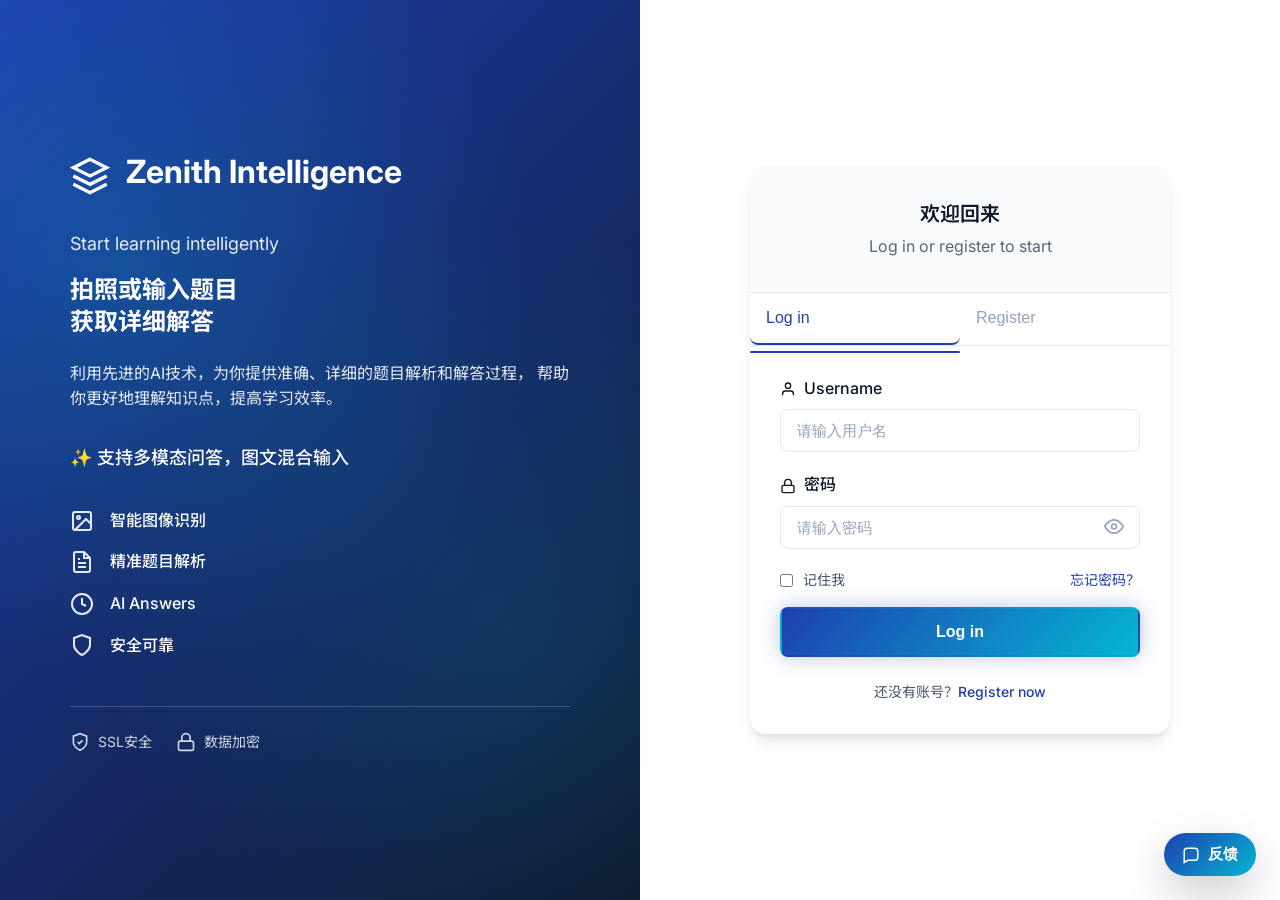
==== commit 3158f1a5: "feat: add DeepSeek provider and i18n" ====
--- a/frontend/index.html
+++ b/frontend/index.html
@@ -1,5 +1,5 @@
 <!DOCTYPE html>
-<html lang="zh-CN">
+<html lang="en">
 
 <head>
     <meta charset="UTF-8">
@@ -8,6 +8,7 @@
     <title>Zenith Intelligence (极智学习) - 智能学习，从这里开始</title>
     <script src="env.js"></script>
     <script src="js/analytics.js" defer></script>
+    <script src="js/site-i18n.js" defer></script>
     <link rel="stylesheet" href="css/style.css">
 </head>
 
--- a/frontend/css/style.css
+++ b/frontend/css/style.css
@@ -161,6 +161,238 @@
 /* ========================================
    导航菜单
    ======================================== */
+
+.zenith-unified-header {
+    position: sticky;
+    top: 0;
+    z-index: 1000;
+    width: 100%;
+    border-bottom: 1px solid rgba(226, 232, 240, 0.82);
+    background: rgba(255, 255, 255, 0.88);
+    backdrop-filter: blur(14px);
+    -webkit-backdrop-filter: blur(14px);
+    box-shadow: 0 8px 24px rgba(15, 23, 42, 0.08);
+}
+
+.zenith-unified-inner {
+    display: flex;
+    align-items: center;
+    gap: 16px;
+    width: min(1280px, calc(100% - 32px));
+    min-height: 68px;
+    margin: 0 auto;
+}
+
+.zenith-brand {
+    display: inline-flex;
+    align-items: center;
+    flex: 0 0 auto;
+    gap: 10px;
+    color: var(--slate-900);
+    text-decoration: none;
+}
+
+.zenith-brand-icon {
+    display: inline-flex;
+    align-items: center;
+    justify-content: center;
+    width: 38px;
+    height: 38px;
+    border-radius: 10px;
+    color: white;
+    background: linear-gradient(135deg, #2563eb, #0891b2);
+    box-shadow: 0 8px 20px rgba(37, 99, 235, 0.22);
+}
+
+.zenith-brand-icon svg,
+.zenith-nav-link svg,
+.zenith-logout-icon svg {
+    width: 18px;
+    height: 18px;
+}
+
+.zenith-brand-text {
+    font-weight: 800;
+    font-size: 17px;
+    line-height: 1.15;
+    white-space: nowrap;
+}
+
+.zenith-main-nav {
+    display: flex;
+    align-items: center;
+    flex: 1 1 auto;
+    gap: 4px;
+    min-width: 0;
+    overflow-x: auto;
+    padding: 4px;
+    scrollbar-width: none;
+}
+
+.zenith-main-nav::-webkit-scrollbar {
+    display: none;
+}
+
+.zenith-nav-link {
+    display: inline-flex;
+    align-items: center;
+    justify-content: center;
+    gap: 8px;
+    min-height: 38px;
+    padding: 0 12px;
+    border-radius: 8px;
+    color: var(--slate-600);
+    font-size: 14px;
+    font-weight: 700;
+    text-decoration: none;
+    white-space: nowrap;
+    transition: background var(--transition-fast), color var(--transition-fast);
+}
+
+.zenith-nav-link:hover {
+    color: var(--primary-color);
+    background: var(--primary-light);
+}
+
+.zenith-nav-link.active {
+    color: #fff;
+    background: var(--primary-color);
+}
+
+.zenith-status-cluster {
+    display: flex;
+    align-items: center;
+    justify-content: flex-end;
+    flex: 0 0 auto;
+    gap: 8px;
+}
+
+.zenith-status-pill,
+.zenith-language-select,
+.zenith-login-link,
+.zenith-user-chip {
+    display: inline-flex;
+    align-items: center;
+    gap: 7px;
+    min-height: 34px;
+    border: 1px solid var(--slate-200);
+    border-radius: 999px;
+    background: rgba(248, 250, 252, 0.9);
+    color: var(--slate-600);
+    font-size: 12px;
+    font-weight: 700;
+    white-space: nowrap;
+}
+
+.zenith-status-pill {
+    padding: 0 10px;
+}
+
+.zenith-status-dot {
+    width: 9px;
+    height: 9px;
+    border-radius: 999px;
+    background: var(--slate-400);
+    box-shadow: 0 0 0 3px rgba(148, 163, 184, 0.16);
+}
+
+.zenith-status-dot.online {
+    background: var(--success-color);
+    box-shadow: 0 0 0 3px rgba(16, 185, 129, 0.14);
+}
+
+.zenith-status-dot.offline {
+    background: var(--error-color);
+    box-shadow: 0 0 0 3px rgba(239, 68, 68, 0.14);
+}
+
+.zenith-model-mark {
+    display: inline-flex;
+    align-items: center;
+    justify-content: center;
+    width: 24px;
+    height: 20px;
+    border-radius: 6px;
+    background: #ecfeff;
+    color: #0e7490;
+    font-size: 11px;
+    font-weight: 900;
+}
+
+.zenith-language-select {
+    padding: 0 8px 0 10px;
+}
+
+.zenith-language-select select {
+    min-height: 26px;
+    border: 0;
+    outline: 0;
+    background: transparent;
+    color: var(--slate-700);
+    font-weight: 800;
+}
+
+.zenith-login-link {
+    padding: 0 12px;
+    color: var(--primary-color);
+    text-decoration: none;
+}
+
+.zenith-user-chip {
+    padding: 0 10px 0 4px;
+    cursor: pointer;
+}
+
+.zenith-user-avatar {
+    display: inline-flex;
+    align-items: center;
+    justify-content: center;
+    width: 26px;
+    height: 26px;
+    border-radius: 50%;
+    background: var(--primary-light);
+    color: var(--primary-color);
+    font-size: 12px;
+    font-weight: 900;
+}
+
+.zenith-logout-icon {
+    display: inline-flex;
+    color: var(--slate-400);
+}
+
+@media (max-width: 980px) {
+    .zenith-unified-inner {
+        align-items: flex-start;
+        flex-wrap: wrap;
+        gap: 10px;
+        padding: 10px 0;
+    }
+
+    .zenith-main-nav {
+        order: 3;
+        width: 100%;
+        flex-basis: 100%;
+    }
+
+    .zenith-status-cluster {
+        margin-left: auto;
+    }
+}
+
+@media (max-width: 680px) {
+    .zenith-brand-text {
+        font-size: 15px;
+    }
+
+    .zenith-status-pill {
+        display: none;
+    }
+
+    .zenith-nav-link {
+        min-width: 86px;
+    }
+}
 
 .nav-menu {
     margin-bottom: var(--spacing-xl);
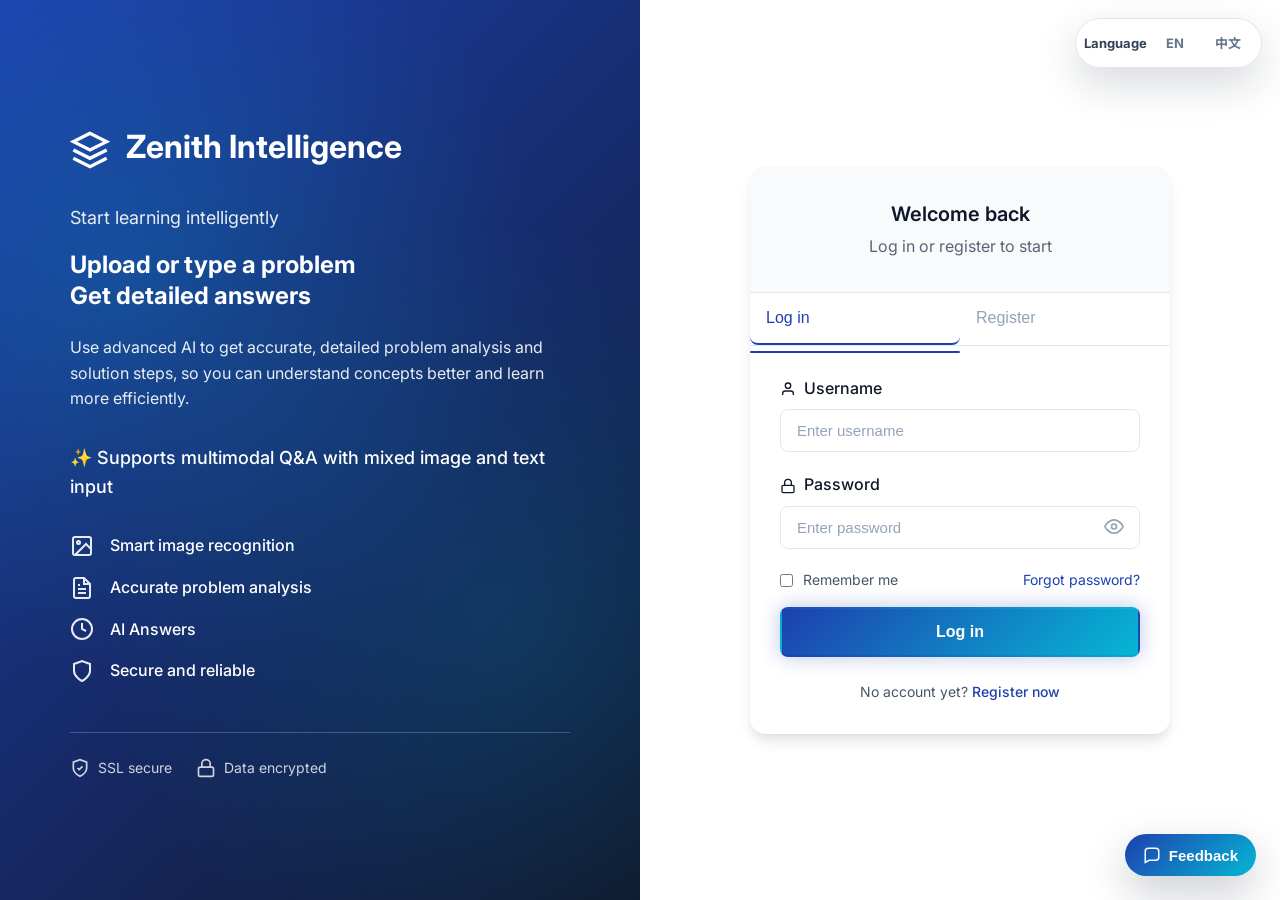
==== commit a92afcbd: "fix: add i18n switcher to home page" ====
--- a/frontend/index.html
+++ b/frontend/index.html
@@ -13,6 +13,12 @@
 </head>
 
 <body>
+    <div class="home-language-switcher" aria-label="语言">
+        <span>语言</span>
+        <button type="button" class="home-lang-btn" data-locale="en">EN</button>
+        <button type="button" class="home-lang-btn" data-locale="zh-CN">中文</button>
+    </div>
+
     <div class="home-container">
         <!-- 左侧品牌展示区 (60%) -->
         <div class="home-left">
@@ -167,7 +173,7 @@
                         <span class="btn-loading" style="display: none;">登录中...</span>
                     </button>
 
-                    <p class="auth-switch">还没有账号？<a href="#" onclick="switchToTab('register')">立即注册</a></p>
+                    <p class="auth-switch"><span>还没有账号？</span> <a href="#" onclick="switchToTab('register')">立即注册</a></p>
                 </form>
 
                 <!-- 注册表单 -->
@@ -221,7 +227,7 @@
                         <span class="btn-loading" style="display: none;">注册中...</span>
                     </button>
 
-                    <p class="auth-switch">已有账号？<a href="#" onclick="switchToTab('login')">立即登录</a></p>
+                    <p class="auth-switch"><span>已有账号？</span> <a href="#" onclick="switchToTab('login')">立即登录</a></p>
                 </form>
             </div>
         </div>
@@ -307,6 +313,9 @@
             // 初始化反馈入口
             initFeedbackWidget();
 
+            // 初始化语言切换
+            initHomeLanguageSwitcher();
+
             // 标签切换
             const tabBtns = document.querySelectorAll('.auth-tabs .tab-btn');
             const forms = document.querySelectorAll('.auth-form');
@@ -343,15 +352,15 @@
 
                     if (result.success) {
                         trackEvent('login_success', { page: 'home' });
-                        showToast('登录成功！正在跳转...', 'success');
+                        showToast(localText('Logged in. Redirecting...', '登录成功！正在跳转...'), 'success');
                         setTimeout(() => {
                             window.location.href = 'app.html';
                         }, 1000);
                     } else {
-                        showToast(result.error || '登录失败', 'error');
+                        showToast(result.error || localText('Login failed', '登录失败'), 'error');
                     }
                 } catch (error) {
-                    showToast('登录失败，请稍后重试', 'error');
+                    showToast(localText('Login failed. Try again later.', '登录失败，请稍后重试'), 'error');
                 } finally {
                     btn.disabled = false;
                     btn.querySelector('.btn-text').style.display = 'inline';
@@ -371,12 +380,12 @@
                 };
 
                 if (!isPasswordValid(userData.password)) {
-                    showToast('密码需至少6位且包含字母', 'error');
+                    showToast(localText('Password must be at least 6 characters and include letters', '密码需至少6位且包含字母'), 'error');
                     return;
                 }
 
                 if (userData.password !== userData.confirmPassword) {
-                    showToast('两次输入的密码不一致', 'error');
+                    showToast(localText('Passwords do not match', '两次输入的密码不一致'), 'error');
                     return;
                 }
 
@@ -390,7 +399,7 @@
 
                     if (result.success) {
                         trackEvent('register_success', { page: 'home' });
-                        showToast('注册成功！正在登录...', 'success');
+                        showToast(localText('Registered. Logging in...', '注册成功！正在登录...'), 'success');
 
                         // 自动登录
                         setTimeout(async () => {
@@ -403,10 +412,10 @@
                             }
                         }, 1500);
                     } else {
-                        showToast(result.error || '注册失败', 'error');
+                        showToast(result.error || localText('Registration failed', '注册失败'), 'error');
                     }
                 } catch (error) {
-                    showToast('注册失败，请稍后重试', 'error');
+                    showToast(localText('Registration failed. Try again later.', '注册失败，请稍后重试'), 'error');
                 } finally {
                     btn.disabled = false;
                     btn.querySelector('.btn-text').style.display = 'inline';
@@ -433,6 +442,43 @@
             if (window.ZenithAnalytics) {
                 window.ZenithAnalytics.track(eventName, data);
             }
+        }
+
+        function currentLocale() {
+            return window.ZenithI18n ? window.ZenithI18n.getLocale() : (localStorage.getItem('zenith_locale') || 'en');
+        }
+
+        function localText(en, zh) {
+            return currentLocale() === 'zh-CN' ? zh : en;
+        }
+
+        function initHomeLanguageSwitcher() {
+            const buttons = document.querySelectorAll('.home-lang-btn');
+            if (!buttons.length) return;
+
+            const updateActive = () => {
+                const locale = currentLocale();
+                buttons.forEach((button) => {
+                    const active = button.dataset.locale === locale;
+                    button.classList.toggle('active', active);
+                    button.setAttribute('aria-pressed', active ? 'true' : 'false');
+                });
+            };
+
+            buttons.forEach((button) => {
+                button.addEventListener('click', () => {
+                    const locale = button.dataset.locale || 'en';
+                    if (window.ZenithI18n) {
+                        window.ZenithI18n.setLocale(locale);
+                    } else {
+                        localStorage.setItem('zenith_locale', locale);
+                    }
+                    updateActive();
+                });
+            });
+
+            window.addEventListener('zenith:localechange', updateActive);
+            updateActive();
         }
 
         function initFeedbackWidget() {
@@ -484,7 +530,7 @@
                 const contact = document.getElementById('feedback-contact').value.trim();
 
                 if (content.length < 5) {
-                    showToast('反馈内容至少需要 5 个字符', 'error');
+                    showToast(localText('Feedback must be at least 5 characters', '反馈内容至少需要 5 个字符'), 'error');
                     return;
                 }
 
@@ -506,17 +552,17 @@
                     const data = await response.json();
 
                     if (!response.ok || !data.success) {
-                        throw new Error(data.error || '提交失败');
+                        throw new Error(data.error || localText('Submission failed', '提交失败'));
                     }
 
                     trackEvent('feedback_submit_success', { page: 'home', category });
-                    showToast('反馈已提交，感谢你的建议', 'success');
+                    showToast(localText('Feedback submitted. Thank you.', '反馈已提交，感谢你的建议'), 'success');
                     form.reset();
                     count.textContent = '0';
                     closeModal();
                 } catch (error) {
                     trackEvent('feedback_submit_error', { page: 'home', category });
-                    showToast(error.message || '反馈提交失败，请稍后重试', 'error');
+                    showToast(error.message || localText('Failed to submit feedback. Try again later.', '反馈提交失败，请稍后重试'), 'error');
                 } finally {
                     submitBtn.disabled = false;
                     submitBtn.querySelector('.btn-text').style.display = 'inline';
@@ -563,7 +609,9 @@
             document.getElementById('req-letter').classList.toggle('met', /[A-Za-z]/.test(password));
 
             const colors = ['#ef4444', '#f59e0b', '#10b981', '#06B6D4'];
-            const labels = ['弱', '一般', '强', '很强'];
+            const labels = currentLocale() === 'zh-CN'
+                ? ['弱', '一般', '强', '很强']
+                : ['Weak', 'Fair', 'Strong', 'Very strong'];
             const widths = ['25%', '50%', '75%', '100%'];
 
             const idx = Math.max(0, strength - 1);
@@ -590,10 +638,10 @@
             }
 
             if (password === confirm) {
-                hint.textContent = '✓ 密码匹配';
+                hint.textContent = localText('✓ Passwords match', '✓ 密码匹配');
                 hint.style.color = '#10b981';
             } else {
-                hint.textContent = '✗ 密码不匹配';
+                hint.textContent = localText('✗ Passwords do not match', '✗ 密码不匹配');
                 hint.style.color = '#ef4444';
             }
         }
@@ -680,6 +728,52 @@
     </script>
 
     <style>
+        .home-language-switcher {
+            position: fixed;
+            top: 18px;
+            right: 18px;
+            z-index: 2500;
+            display: inline-flex;
+            align-items: center;
+            gap: 6px;
+            padding: 8px;
+            border-radius: 999px;
+            background: rgba(255, 255, 255, 0.9);
+            border: 1px solid rgba(148, 163, 184, 0.28);
+            box-shadow: 0 16px 42px rgba(15, 23, 42, 0.16);
+            backdrop-filter: blur(18px);
+            color: #334155;
+            font-size: 13px;
+            font-weight: 700;
+        }
+
+        .home-lang-btn {
+            min-width: 44px;
+            height: 32px;
+            padding: 0 12px;
+            border: 0;
+            border-radius: 999px;
+            background: transparent;
+            color: #64748b;
+            font: inherit;
+            cursor: pointer;
+            transition: background 0.2s ease, color 0.2s ease, box-shadow 0.2s ease;
+        }
+
+        .home-lang-btn.active {
+            background: linear-gradient(135deg, #1E40AF, #06B6D4);
+            color: white;
+            box-shadow: 0 8px 20px rgba(30, 64, 175, 0.2);
+        }
+
+        @media (max-width: 768px) {
+            .home-language-switcher {
+                top: 12px;
+                right: 12px;
+                font-size: 12px;
+            }
+        }
+
         /* 粒子背景 */
         #particles-bg {
             position: absolute;
--- a/frontend/css/style.css
+++ b/frontend/css/style.css
@@ -288,6 +288,11 @@
     padding: 0 10px;
 }
 
+.zenith-network-pill {
+    min-width: 58px;
+    justify-content: center;
+}
+
 .zenith-status-dot {
     width: 9px;
     height: 9px;
@@ -381,16 +386,110 @@
 }
 
 @media (max-width: 680px) {
+    .zenith-unified-inner {
+        width: min(100% - 24px, 1280px);
+        gap: 8px;
+    }
+
+    .zenith-brand {
+        width: 100%;
+    }
+
     .zenith-brand-text {
         font-size: 15px;
     }
 
-    .zenith-status-pill {
-        display: none;
+    .zenith-network-pill {
+        display: inline-flex;
+        flex: 0 0 auto;
+        min-width: 54px;
+        padding: 0 8px;
+        font-size: 11px;
+    }
+
+    .zenith-status-cluster {
+        width: 100%;
+        justify-content: flex-start;
+        gap: 6px;
+    }
+
+    .zenith-language-select,
+    .zenith-user-chip {
+        min-height: 32px;
+        max-width: 100%;
+        font-size: 12px;
+    }
+
+    .zenith-user-chip {
+        flex: 1 1 auto;
+        min-width: 0;
+    }
+
+    #site-user-name {
+        min-width: 0;
+        overflow: hidden;
+        text-overflow: ellipsis;
+    }
+
+    .zenith-main-nav {
+        display: grid;
+        grid-template-columns: repeat(5, minmax(0, 1fr));
+        gap: 3px;
+        overflow: visible;
+        padding: 2px 0 0;
     }
 
     .zenith-nav-link {
-        min-width: 86px;
+        min-width: 0;
+        min-height: 42px;
+        flex-direction: column;
+        gap: 3px;
+        padding: 4px 2px;
+        border-radius: 7px;
+        font-size: 10px;
+        line-height: 1.1;
+        text-align: center;
+        white-space: normal;
+        overflow-wrap: anywhere;
+    }
+
+    .zenith-nav-link svg {
+        width: 15px;
+        height: 15px;
+    }
+
+    #model-selector-btn {
+        max-width: 138px;
+    }
+
+    #selected-model-name {
+        white-space: normal;
+        line-height: 1.15;
+        text-align: left;
+    }
+
+    #clear-text {
+        padding-left: 10px;
+        padding-right: 10px;
+        font-size: 0;
+    }
+
+    #clear-text svg {
+        margin: 0;
+    }
+
+    #submit-btn {
+        flex: 0 0 56px;
+        width: 56px;
+        padding-left: 0;
+        padding-right: 0;
+        font-size: 0;
+    }
+
+    #submit-btn svg {
+        width: 18px;
+        height: 18px;
+        margin: 0;
     }
 }
 
@@ -1452,19 +1551,20 @@
 .history-sidebar {
     position: fixed;
     top: 0;
-    right: -400px;
+    right: 0;
     width: 400px;
     height: 100vh;
     background: var(--bg-primary);
     box-shadow: var(--shadow-xl);
     z-index: 200;
-    transition: right var(--transition-normal);
+    transform: translateX(100%);
+    transition: transform var(--transition-normal);
     display: flex;
     flex-direction: column;
 }
 
 .history-sidebar.open {
-    right: 0;
+    transform: translateX(0);
 }
 
 .history-header {
@@ -1614,7 +1714,6 @@
 
     .history-sidebar {
         width: 100%;
-        right: -100%;
     }
 
     .history-btn {
@@ -2672,12 +2771,13 @@
 /* Toast 通知组件增强 */
 .toast-container {
     position: fixed;
-    top: var(--spacing-lg);
+    top: 116px;
     right: var(--spacing-lg);
     z-index: 10000;
     display: flex;
     flex-direction: column;
     gap: var(--spacing-sm);
+    width: min(420px, calc(100vw - 48px));
 }
 
 .toast-item {
@@ -2689,7 +2789,18 @@
     border-radius: var(--border-radius-md);
     box-shadow: var(--shadow-lg);
     animation: toastSlideIn 0.3s ease-out;
-    min-width: 280px;
+    width: 100%;
+    min-width: 0;
+    max-width: 100%;
+}
+
+.toast-item svg {
+    flex: 0 0 auto;
+}
+
+.toast-item span {
+    min-width: 0;
+    overflow-wrap: anywhere;
 }
 
 @keyframes toastSlideIn {
@@ -2733,6 +2844,15 @@
     to {
         opacity: 0;
         transform: translateX(100%);
+    }
+}
+
+@media (max-width: 680px) {
+    .toast-container {
+        top: 202px;
+        left: 16px;
+        right: 16px;
+        width: auto;
     }
 }
 
